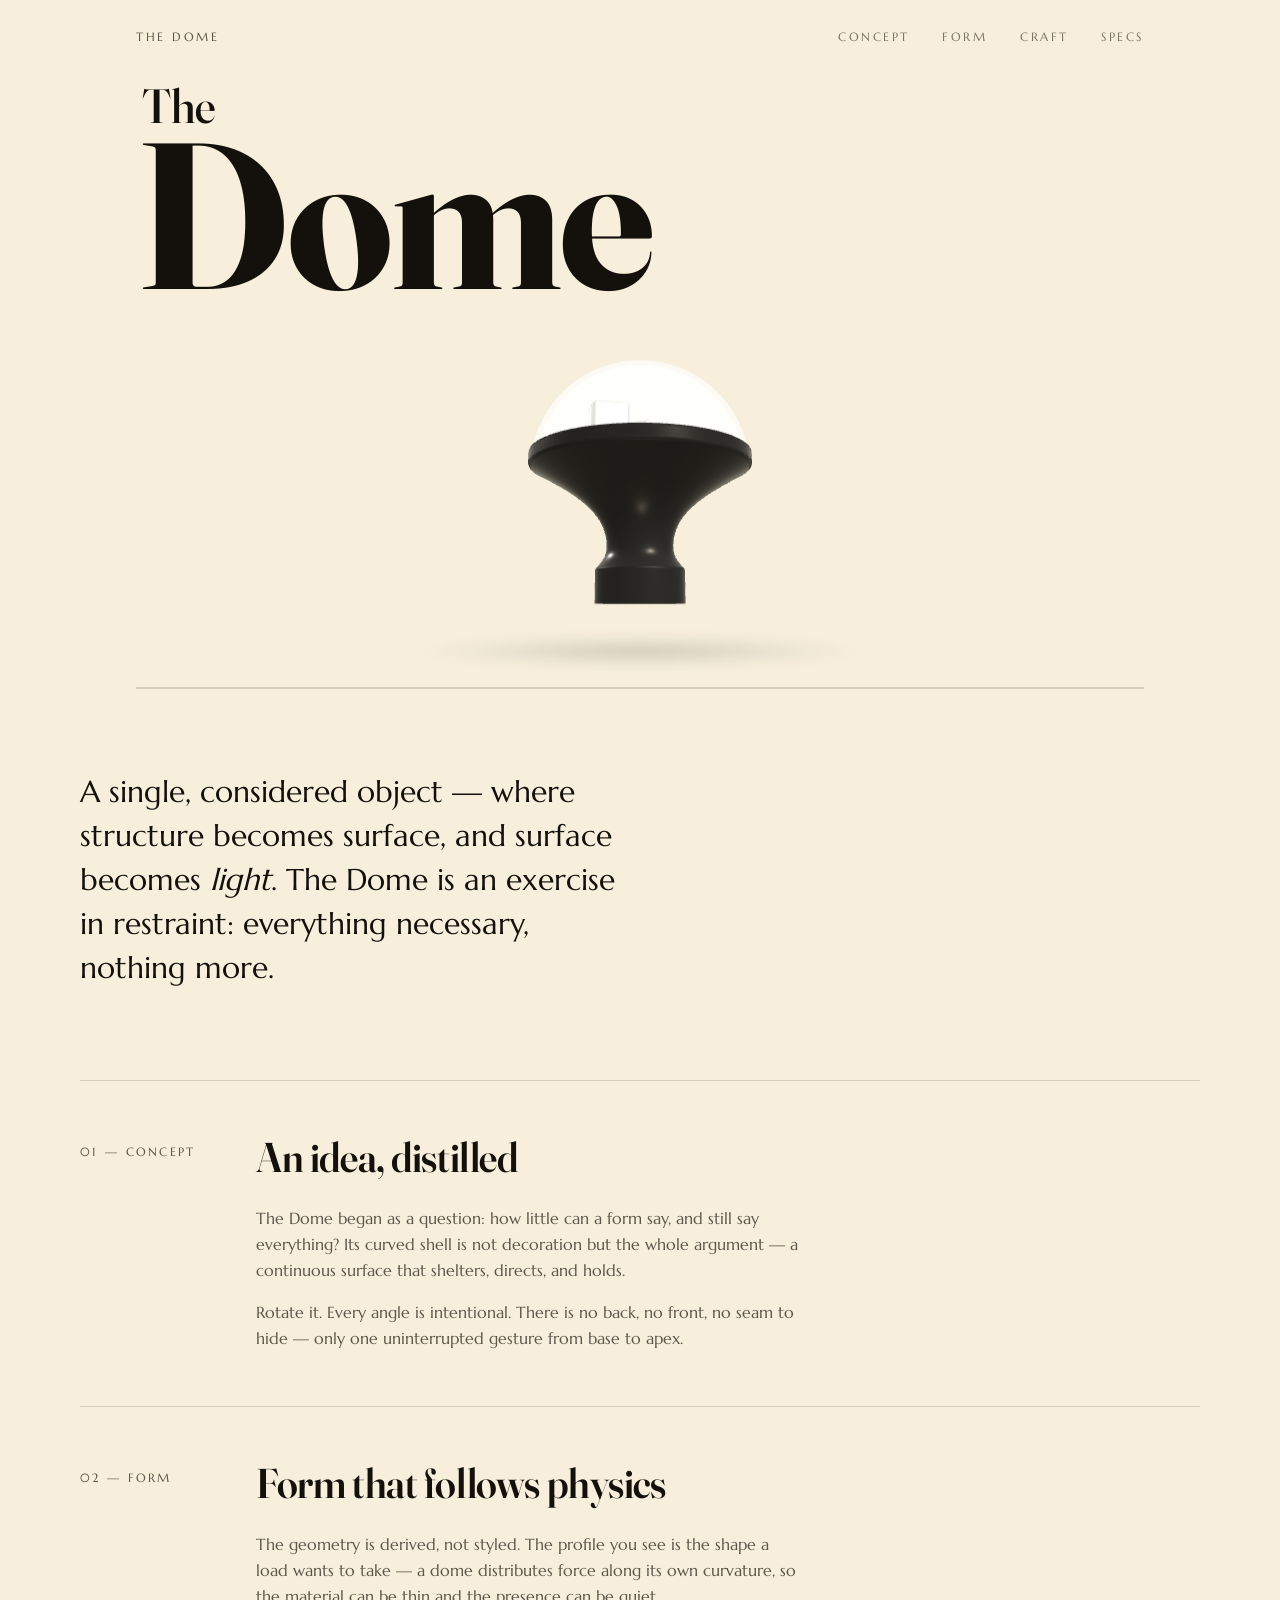
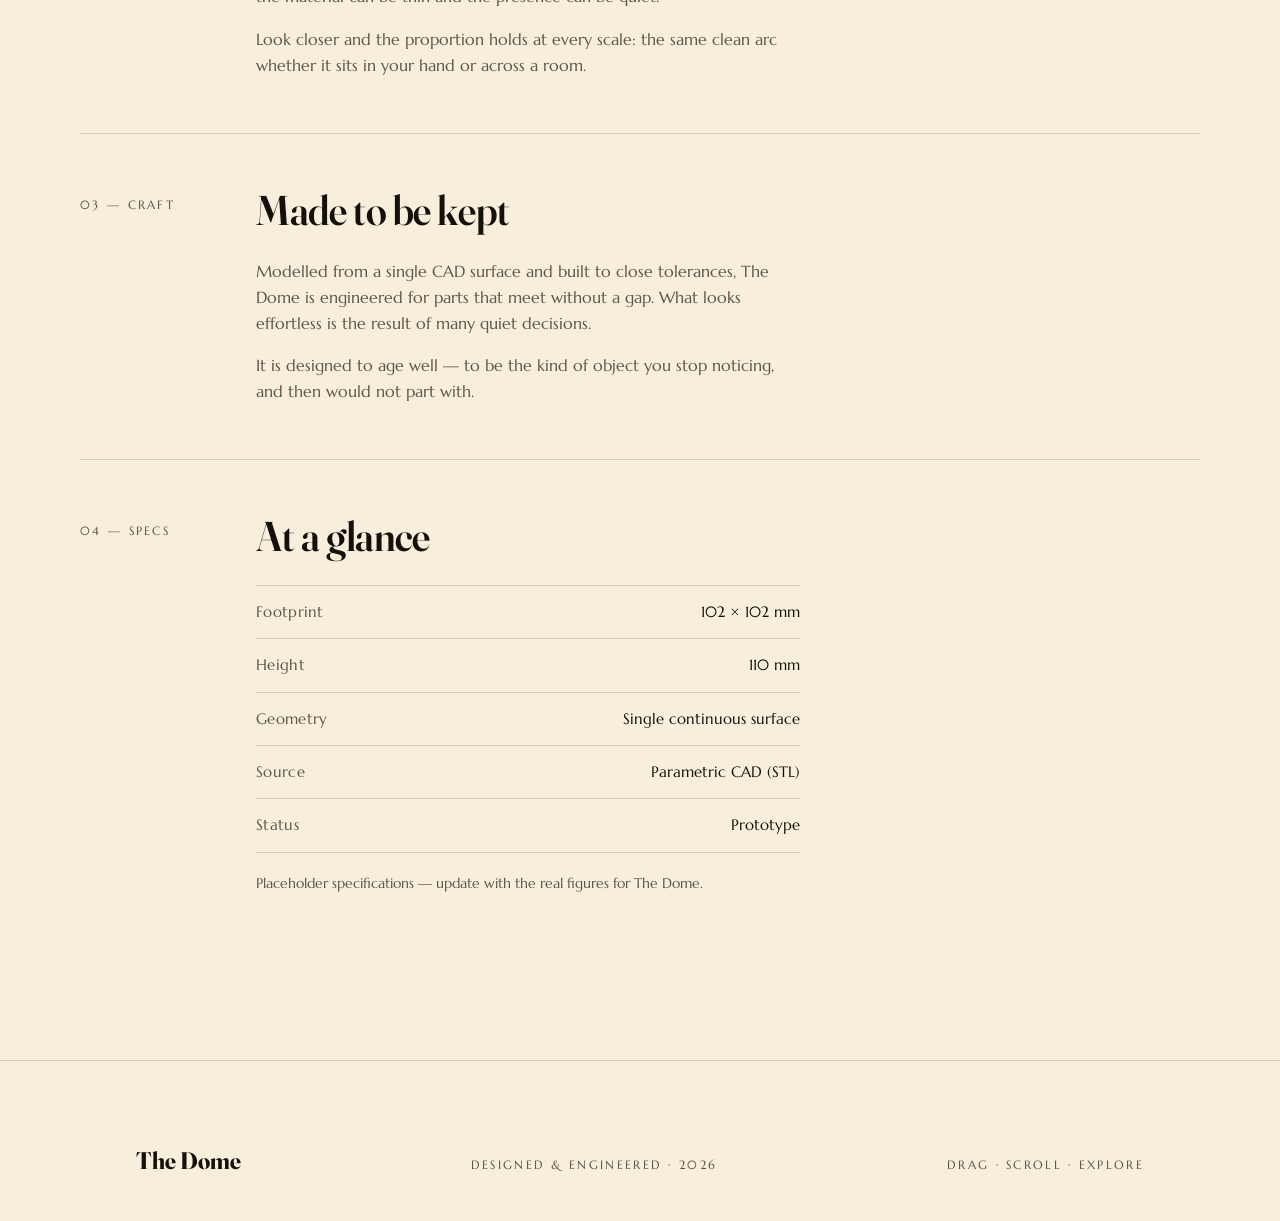
==== index.html @ 31b453ca "Wordmark spacing/font and tighter lede - Set the heading font explicitly on "The" so it matches "Dom" ====
<!DOCTYPE html>
<html lang="en">
<head>
  <meta charset="UTF-8" />
  <meta name="viewport" content="width=device-width, initial-scale=1.0" />
  <title>The Dome</title>
  <meta name="description" content="The Dome — a considered object. Explore the form in 3D: drag to rotate, scroll to zoom." />
  <style>
    /* Fraunces (headings) — variable display serif, opsz pinned to 144. SIL OFL 1.1. */
    @font-face {
      font-family: "Fraunces";
      font-style: normal;
      font-weight: 400 700;
      font-display: swap;
      src: url([data-uri]) format("woff2");
      unicode-range: U+0000-00FF, U+0131, U+0152-0153, U+02BB-02BC, U+02C6, U+02DA, U+02DC, U+0304, U+0308, U+0329, U+2000-206F, U+20AC, U+2122, U+2191, U+2193, U+2212, U+2215, U+FEFF, U+FFFD;
    }
    /* Marcellus (body/paragraphs) — embedded so it renders offline. SIL OFL 1.1. */
    @font-face {
      font-family: "Marcellus";
      font-style: normal;
      font-weight: 400;
      font-display: swap;
      src: url([data-uri]) format("woff2");
      unicode-range: U+0100-02BA, U+02BD-02C5, U+02C7-02CC, U+02CE-02D7, U+02DD-02FF, U+0304, U+0308, U+0329, U+1D00-1DBF, U+1E00-1E9F, U+1EF2-1EFF, U+2020, U+20A0-20AB, U+20AD-20C0, U+2113, U+2C60-2C7F, U+A720-A7FF;
    }
    @font-face {
      font-family: "Marcellus";
      font-style: normal;
      font-weight: 400;
      font-display: swap;
      src: url([data-uri]) format("woff2");
      unicode-range: U+0000-00FF, U+0131, U+0152-0153, U+02BB-02BC, U+02C6, U+02DA, U+02DC, U+0304, U+0308, U+0329, U+2000-206F, U+20AC, U+2122, U+2191, U+2193, U+2212, U+2215, U+FEFF, U+FFFD;
    }

    :root {
      /* Type: headings in Mikela if available, otherwise the embedded Fraunces
         (a high-contrast display serif); body/paragraphs in Marcellus. Mikela
         is a commercial face and is not bundled — if you have it installed or
         add its font file, it wins; everyone else gets Fraunces. */
      --font-head: "Mikela", "Fraunces", "Didot", "Bodoni MT", "Playfair Display", Georgia, serif;
      --font-body: "Marcellus", Georgia, "Times New Roman", serif;
      --paper:   #f7efdc;   /* warm ivory background */
      --paper-2: #f2e8d0;   /* slightly deeper tone for panels */
      --ink:     #14110c;   /* near-black text */
      --ink-soft:#5c554a;   /* muted body copy */
      --line:    rgba(20, 17, 12, 0.14);
      --measure: 34rem;     /* comfortable reading width */
    }

    * { box-sizing: border-box; }

    html { scroll-behavior: smooth; }

    body {
      margin: 0;
      background: var(--paper);
      color: var(--ink);
      font-family: var(--font-body);
      -webkit-font-smoothing: antialiased;
      text-rendering: optimizeLegibility;
      line-height: 1.6;
    }

    /* Headings use the heading face (Mikela — see --font-head). */
    .serif { font-family: var(--font-head); }

    a { color: inherit; }

    /* ---------- Layout scaffolding ---------- */

    .wrap {
      width: min(1120px, 100%);
      margin: 0 auto;
      padding: 0 clamp(20px, 5vw, 56px);
    }

    /* ---------- Top bar ---------- */

    .topbar {
      display: flex;
      align-items: baseline;
      justify-content: space-between;
      padding-top: 28px;
      font-size: 0.72rem;
      letter-spacing: 0.22em;
      text-transform: uppercase;
      color: var(--ink-soft);
    }

    .topbar nav a {
      text-decoration: none;
      margin-left: 26px;
      opacity: 0.8;
      transition: opacity 0.2s ease;
    }
    .topbar nav a:hover { opacity: 1; }
    .topbar nav { display: none; }
    @media (min-width: 720px) { .topbar nav { display: block; } }

    /* ---------- Hero ---------- */

    .hero {
      position: relative;
      min-height: 84vh;
      display: flex;
      flex-direction: column;
    }

    /* Divider pinned to the bottom of the hero, just under the model. */
    .hero-divider {
      flex: 0 0 auto;
      padding-bottom: clamp(6px, 1.5vh, 20px);
    }

    .wordmark {
      position: relative;
      z-index: 3;
      pointer-events: none;
      margin-top: clamp(10px, 4vh, 40px);
    }

    .wordmark .the {
      display: block;
      font-family: var(--font-head);   /* same heading face (Mikela) as Dome */
      font-size: clamp(1.6rem, 4.5vw, 3rem);
      font-weight: 500;
      line-height: 1;
      margin-left: 0.12em;
      margin-bottom: 0.22em;            /* a little more air above "Dome" */
    }

    .wordmark .dome {
      display: block;
      font-size: clamp(4.2rem, 20vw, 13rem);
      font-weight: 700;
      line-height: 0.82;
      letter-spacing: -0.01em;
      margin-top: -0.06em;
    }

    /* The stage holds the 3D canvas; it sits behind the wordmark and the
       tagline so the whole hero reads as one composition. */
    .stage {
      position: relative;
      flex: 1 1 auto;
      min-height: 0;   /* allow the flex item to shrink on short screens */
      z-index: 1;
    }

    .stage-inner {
      position: absolute;
      top: 0;
      bottom: 0;
      left: 50%;
      /* Flex centres the model in the band; the small upward bias offsets the
         shadow hanging below so the model + shadow read as a centred group. */
      transform: translateX(-50%) translateY(-3%);
      width: min(880px, 96vw);
    }

    /* Soft contact shadow grounding the object. */
    .contact-shadow {
      position: absolute;
      left: 50%;
      top: 94%;          /* low in the band; JS re-centres the whole group */
      width: 50%;
      height: 8%;
      transform: translate(-50%, -50%);
      background: radial-gradient(ellipse at center,
                  rgba(20, 17, 12, 0.28) 0%,
                  rgba(20, 17, 12, 0.10) 45%,
                  transparent 72%);
      filter: blur(6px);
      z-index: 0;
      pointer-events: none;
      transition: opacity 0.3s ease;
    }

    #domeScene {
      position: absolute;
      inset: 0;
      pointer-events: none;   /* model is non-interactive; page scrolls freely */
      z-index: 2;
    }

    #domeCanvas {
      position: absolute;
      inset: 0;
      width: 100%;
      height: 100%;
      display: block;
    }

    /* Fallback shown if WebGL/the model is unavailable. */
    .stage-fallback {
      position: absolute;
      inset: 0;
      display: none;
      align-items: center;
      justify-content: center;
      text-align: center;
      padding: 24px;
      color: var(--ink-soft);
      font-size: 0.85rem;
    }
    .stage.no-webgl .stage-fallback { display: flex; }
    .stage.no-webgl #domeScene { display: none; }

    /* ---------- Concept sections ---------- */

    .sections { padding: clamp(8px, 1.5vh, 20px) 0 40px; }

    .lede {
      max-width: var(--measure);
      font-size: clamp(1.25rem, 2.6vw, 1.9rem);
      line-height: 1.45;
      font-weight: 400;
      margin: 0 0 clamp(56px, 10vh, 120px);
      color: var(--ink);
    }
    .lede em { font-style: italic; }

    .rule {
      border: 0;
      border-top: 1px solid var(--line);
      margin: 0;
    }

    /* Same line as the section dividers, a touch thicker; sits between the
       hero (shadow) and the first block of text. */
    .rule.thick {
      border-top-width: 2px;
      margin-bottom: clamp(34px, 6vh, 68px);
    }

    .section {
      display: grid;
      grid-template-columns: 1fr;
      gap: 14px 48px;
      padding: clamp(34px, 6vh, 60px) 0;
    }
    @media (min-width: 760px) {
      .section { grid-template-columns: 8rem 1fr; }
    }

    .section .marker {
      font-size: 0.72rem;
      letter-spacing: 0.2em;
      text-transform: uppercase;
      color: var(--ink-soft);
      padding-top: 0.5rem;
    }

    .section h2 {
      margin: 0 0 0.6em;
      font-family: var(--font-head);
      font-size: clamp(1.6rem, 3.6vw, 2.6rem);
      font-weight: 600;
      line-height: 1.1;
      letter-spacing: -0.01em;
    }

    .section p {
      margin: 0 0 1em;
      max-width: var(--measure);
      color: var(--ink-soft);
      font-size: 1.02rem;
    }
    .section p:last-child { margin-bottom: 0; }

    /* Spec list */
    .specs {
      list-style: none;
      padding: 0;
      margin: 0;
      max-width: var(--measure);
    }
    .specs li {
      display: flex;
      justify-content: space-between;
      gap: 24px;
      padding: 14px 0;
      border-top: 1px solid var(--line);
      font-size: 0.95rem;
    }
    .specs li:last-child { border-bottom: 1px solid var(--line); }
    .specs .k { color: var(--ink-soft); letter-spacing: 0.02em; }
    .specs .v { text-align: right; }

    /* ---------- Footer ---------- */

    footer {
      padding: clamp(48px, 9vh, 100px) 0 40px;
      border-top: 1px solid var(--line);
      margin-top: clamp(40px, 8vh, 90px);
    }
    .foot-grid {
      display: flex;
      flex-wrap: wrap;
      align-items: baseline;
      justify-content: space-between;
      gap: 18px;
    }
    .foot-grid .mark {
      font-size: 1.5rem;
      font-weight: 700;
    }
    .foot-grid .meta {
      font-size: 0.72rem;
      letter-spacing: 0.2em;
      text-transform: uppercase;
      color: var(--ink-soft);
    }

    @media (prefers-reduced-motion: reduce) {
      html { scroll-behavior: auto; }
    }
  </style>
</head>
<body>

  <!-- ===================== HERO ===================== -->
  <header class="hero">
    <div class="wrap" style="position:relative; z-index:3;">
      <div class="topbar">
        <span>The Dome</span>
        <nav>
          <a href="#concept">Concept</a>
          <a href="#form">Form</a>
          <a href="#craft">Craft</a>
          <a href="#specs">Specs</a>
        </nav>
      </div>

      <div class="wordmark serif" aria-label="The Dome">
        <span class="the">The</span>
        <span class="dome">Dome</span>
      </div>
    </div>

    <!-- 3D stage: a flex-growing band between the wordmark and the divider,
         with the model centred inside it. -->
    <div class="stage" id="stage" aria-hidden="false">
      <div class="stage-inner">
        <div class="contact-shadow" id="contactShadow"></div>
        <div id="domeScene">
          <canvas id="domeCanvas"></canvas>
        </div>
      </div>
      <div class="stage-fallback">
        <p>This object is best viewed in a browser with WebGL enabled.<br />
           Interactive 3D model unavailable.</p>
      </div>
    </div>

    <div class="wrap hero-divider">
      <hr class="rule thick" />
    </div>

  </header>

  <!-- ===================== CONCEPT ===================== -->
  <main class="wrap sections">

    <!-- NOTE: The copy below is placeholder text. Replace it with the real
         story of The Dome — what it is, who it's for, and why it matters. -->
    <p class="lede">
      A single, considered object — where structure becomes surface, and
      surface becomes <em>light</em>. The Dome is an exercise in restraint:
      everything necessary, nothing more.
    </p>

    <hr class="rule" />

    <section class="section" id="concept">
      <div class="marker">01 — Concept</div>
      <div>
        <h2>An idea, distilled</h2>
        <p>
          The Dome began as a question: how little can a form say, and still
          say everything? Its curved shell is not decoration but the whole
          argument — a continuous surface that shelters, directs, and holds.
        </p>
        <p>
          Rotate it. Every angle is intentional. There is no back, no front,
          no seam to hide — only one uninterrupted gesture from base to apex.
        </p>
      </div>
    </section>

    <hr class="rule" />

    <section class="section" id="form">
      <div class="marker">02 — Form</div>
      <div>
        <h2>Form that follows physics</h2>
        <p>
          The geometry is derived, not styled. The profile you see is the
          shape a load wants to take — a dome distributes force along its own
          curvature, so the material can be thin and the presence can be quiet.
        </p>
        <p>
          Look closer and the proportion holds at every scale: the same clean
          arc whether it sits in your hand or across a room.
        </p>
      </div>
    </section>

    <hr class="rule" />

    <section class="section" id="craft">
      <div class="marker">03 — Craft</div>
      <div>
        <h2>Made to be kept</h2>
        <p>
          Modelled from a single CAD surface and built to close tolerances,
          The Dome is engineered for parts that meet without a gap. What looks
          effortless is the result of many quiet decisions.
        </p>
        <p>
          It is designed to age well — to be the kind of object you stop
          noticing, and then would not part with.
        </p>
      </div>
    </section>

    <hr class="rule" />

    <section class="section" id="specs">
      <div class="marker">04 — Specs</div>
      <div>
        <h2>At a glance</h2>
        <ul class="specs">
          <li><span class="k">Footprint</span><span class="v">102 × 102 mm</span></li>
          <li><span class="k">Height</span><span class="v">110 mm</span></li>
          <li><span class="k">Geometry</span><span class="v">Single continuous surface</span></li>
          <li><span class="k">Source</span><span class="v">Parametric CAD (STL)</span></li>
          <li><span class="k">Status</span><span class="v">Prototype</span></li>
        </ul>
        <p style="margin-top:20px; font-size:0.85rem;">
          Placeholder specifications — update with the real figures for The Dome.
        </p>
      </div>
    </section>

  </main>

  <!-- ===================== FOOTER ===================== -->
  <footer>
    <div class="wrap foot-grid">
      <span class="mark serif">The Dome</span>
      <span class="meta">Designed &amp; engineered · 2026</span>
      <span class="meta">Drag · Scroll · Explore</span>
    </div>
  </footer>

  <!-- Vendored Three.js (r128 UMD) + OBJ loader so the Fusion model renders
       with its per-part materials and no network access. -->
  <script src="vendor/three.min.js"></script>
  <script src="vendor/OBJLoader.js"></script>
  <!-- The Dome model (Fusion OBJ) embedded as base64 so it loads from file://. -->
  <script src="models/dome-obj-data.js"></script>

  <script>
    (function () {
      "use strict";

      var DEG = Math.PI / 180;
      // Zoom limits are derived from the model + camera so the object can never
      // be zoomed past the frame borders; recomputed on load and on resize.
      var MIN_ZOOM = 0.45;
      var MAX_ZOOM = 1.6;
      var BORDER_MARGIN = 0.84;  // model size vs frame; leaves room in the band
      var modelEffRadius = 1;    // worst-case projected radius (world units at zoom 1)

      var stageEl   = document.getElementById("stage");
      var sceneEl   = document.getElementById("domeScene");
      var canvasEl  = document.getElementById("domeCanvas");
      var shadowEl  = document.getElementById("contactShadow");

      // View state.
      var rotX = -12;   // gentle downward tilt for a 3/4 read
      var rotY = -28;
      var scrollTilt = 0;   // extra tilt driven by page scroll (0 → 90°)
      var zoom = 1.05;
      var modelBaseScale = 1;

      // Idle auto-spin: slowly turns the object until the user interacts,
      // then eases back after they let go.
      var autoSpin = true;   // ambient rotation; the model is non-interactive

      var three = null; // { renderer, scene, camera, group, mesh }

      function hasWebGL() {
        try {
          var c = document.createElement("canvas");
          return !!(window.WebGLRenderingContext &&
            (c.getContext("webgl") || c.getContext("experimental-webgl")));
        } catch (e) { return false; }
      }

      function sceneSize() {
        return {
          w: sceneEl.clientWidth || 400,
          h: sceneEl.clientHeight || 400
        };
      }

      function initThree() {
        if (three) return three;
        var s = sceneSize();

        var renderer = new THREE.WebGLRenderer({
          canvas: canvasEl, antialias: true, alpha: true
        });
        renderer.setPixelRatio(Math.min(window.devicePixelRatio || 1, 2));
        renderer.setSize(s.w, s.h, false);

        var scene = new THREE.Scene();
        var camera = new THREE.PerspectiveCamera(38, s.w / s.h, 0.1, 100);
        camera.position.set(0, 0, 5);

        // Warm studio lighting tuned for a dark object on ivory.
        scene.add(new THREE.HemisphereLight(0xfff7e8, 0x8c7a5c, 0.85));
        var key = new THREE.DirectionalLight(0xfff4e0, 1.05);
        key.position.set(3, 4, 3);
        scene.add(key);
        var rim = new THREE.DirectionalLight(0xffffff, 0.55);
        rim.position.set(-4, 2, -3);
        scene.add(rim);
        var fill = new THREE.DirectionalLight(0xffe9cc, 0.25);
        fill.position.set(0, -3, 2);
        scene.add(fill);

        // A soft studio environment so metal (steel) and clear (polycarbonate)
        // parts have something to reflect on the ivory backdrop.
        try {
          var ec = document.createElement("canvas");
          ec.width = 64; ec.height = 32;
          var eg = ec.getContext("2d");
          var grd = eg.createLinearGradient(0, 0, 0, 32);
          grd.addColorStop(0.0, "#ffffff");
          grd.addColorStop(0.5, "#f3ebd7");
          grd.addColorStop(1.0, "#b3a889");
          eg.fillStyle = grd; eg.fillRect(0, 0, 64, 32);
          var etex = new THREE.CanvasTexture(ec);
          etex.mapping = THREE.EquirectangularReflectionMapping;
          var pmrem = new THREE.PMREMGenerator(renderer);
          scene.environment = pmrem.fromEquirectangular(etex).texture;
          etex.dispose(); pmrem.dispose();
        } catch (e) { if (window.console) console.error(e); }

        var group = new THREE.Group();
        scene.add(group);

        three = { renderer: renderer, scene: scene, camera: camera,
                  group: group, model: null };
        return three;
      }

      function applyTransform() {
        if (!three) return;
        three.group.rotation.x = (rotX + scrollTilt) * DEG;
        three.group.rotation.y = rotY * DEG;
        var sc = modelBaseScale * zoom;
        three.group.scale.set(sc, sc, sc);
      }

      function renderThree() {
        if (three) three.renderer.render(three.scene, three.camera);
      }

      function resizeThree() {
        if (!three) return;
        var s = sceneSize();
        three.renderer.setSize(s.w, s.h, false);
        three.camera.aspect = s.w / s.h;
        three.camera.updateProjectionMatrix();
        computeZoomLimits();
        applyTransform();
        renderThree();
      }

      // The largest zoom that still keeps the whole model inside the frame for
      // the current viewport aspect. Uses the model's worst-case projected
      // radius, so the bound holds at every rotation the user can reach.
      function computeZoomLimits() {
        if (!three) return;
        var dist = three.camera.position.length();
        var halfH = dist * Math.tan((three.camera.fov * DEG) / 2);
        var halfW = halfH * three.camera.aspect;
        var fit = Math.min(halfH, halfW);
        MAX_ZOOM = (fit * BORDER_MARGIN) / modelEffRadius;
        MIN_ZOOM = MAX_ZOOM * 0.4;
        zoom = Math.max(MIN_ZOOM, Math.min(MAX_ZOOM, zoom));
        updateShadow();
      }

      // Continuous render loop (needed for the idle auto-spin and for smooth
      // interaction). Cheap: one static mesh, no shadows.
      function loop() {
        if (autoSpin) { rotY += 0.18; }
        applyTransform();
        renderThree();
        requestAnimationFrame(loop);
      }

      // Per-part appearance, keyed by the Fusion material names in the OBJ.
      // Base colours come from the exported .mtl (Kd); finishes are chosen to
      // match the named Fusion appearances (satin steel, semigloss bamboo,
      // clear polycarbonate, matte MDF).
      var OBJ_MATERIALS = {
        "Steel_-_Satin":           { color: 0xa0a0a0, roughness: 0.40, metalness: 0.90 },
        "Bamboo_Dark_-_Semigloss": { color: 0x0d0d0d, roughness: 0.35, metalness: 0.00 },
        "Polycarbonate_(Clear)":   { color: 0xf3f4f1, roughness: 0.10, metalness: 0.00,
                                     transparent: true, opacity: 0.42 },
        "MDF_Board":               { color: 0x111111, roughness: 0.78, metalness: 0.00 }
      };

      function applyObjMaterials(obj) {
        obj.traverse(function (child) {
          if (!child.isMesh) return;
          var name = (child.material && child.material.name) || "";
          var spec = OBJ_MATERIALS[name] ||
                     { color: 0x9a9a9a, roughness: 0.6, metalness: 0.0 };
          var m = new THREE.MeshStandardMaterial({
            color: spec.color, roughness: spec.roughness,
            metalness: spec.metalness, envMapIntensity: 1.0
          });
          if (spec.transparent) {
            m.transparent = true; m.opacity = spec.opacity;
            m.depthWrite = false; m.side = THREE.DoubleSide;
          }
          child.material = m;
          if (child.geometry && !child.geometry.attributes.normal) {
            child.geometry.computeVertexNormals();
          }
        });
      }

      function loadOBJ(objText) {
        var t = initThree();
        var obj = new THREE.OBJLoader().parse(objText);
        applyObjMaterials(obj);

        // Orient (CAD Z-up -> Three.js Y-up) and centre on the model's middle.
        obj.rotation.x = -Math.PI / 2;
        obj.updateMatrixWorld(true);
        var box = new THREE.Box3().setFromObject(obj);
        var center = box.getCenter(new THREE.Vector3());
        var size = box.getSize(new THREE.Vector3());
        obj.position.set(-center.x, -center.y, -center.z);

        var radius = 0.5 * size.length() || 1;
        modelBaseScale = radius > 0 ? (1.35 / radius) : 1;

        // Worst-case projected radius (half-diagonal of the two largest dims)
        // drives the zoom clamp so the model never crosses the frame borders.
        var dims = [size.x, size.y, size.z].sort(function (a, b) { return b - a; });
        modelEffRadius =
          0.5 * Math.sqrt(dims[0] * dims[0] + dims[1] * dims[1]) * modelBaseScale;

        if (t.model) t.group.remove(t.model);
        t.model = obj;
        t.group.add(obj);

        computeZoomLimits();
        zoom = MAX_ZOOM;   // biggest at the top of the page
        resizeThree();
        scrollZoom();      // sync size to the current scroll position
        applyTransform();
        renderThree();
        // The wordmark's height depends on the web font, which changes the
        // stage band; refit the canvas once fonts have loaded.
        if (document.fonts && document.fonts.ready) {
          document.fonts.ready.then(function () { resizeThree(); scrollZoom(); });
        }
      }

      function loadModel() {
        if (typeof THREE === "undefined" || !THREE.OBJLoader || !hasWebGL()) {
          stageEl.classList.add("no-webgl");
          return;
        }
        try {
          if (typeof window.__DOME_OBJ_B64 === "string") {
            loadOBJ(atob(window.__DOME_OBJ_B64));   // OBJ is ASCII text
            requestAnimationFrame(loop);
            return;
          }
        } catch (err) {
          if (window.console) console.error(err);
        }
        // Fallback: fetch the .obj (works when served over HTTP).
        fetch("models/dome.obj")
          .then(function (r) {
            if (!r.ok) throw new Error("HTTP " + r.status);
            return r.text();
          })
          .then(function (txt) { loadOBJ(txt); requestAnimationFrame(loop); })
          .catch(function (err) {
            if (window.console) console.error(err);
            stageEl.classList.add("no-webgl");
          });
      }

      // ---------- The model is non-interactive; page scroll drives it ----------

      // Page scroll drives the model + shadow size: biggest at the top of the
      // page, shrinking to the minimum as you scroll down through the hero.
      var heroEl = document.querySelector(".hero");
      function scrollZoom() {
        var range = (heroEl ? heroEl.offsetHeight : window.innerHeight) * 0.85;
        var t = range > 0
          ? Math.min(1, Math.max(0, window.pageYOffset / range)) : 0;
        zoom = MAX_ZOOM - (MAX_ZOOM - MIN_ZOOM) * t;
        // Gradually tilt the model up to 90°, completing earlier than the
        // shrink so the full tilt is visible before the model scrolls away.
        scrollTilt = 90 * Math.min(1, t / 0.6);
        applyTransform();
        updateShadow();
        renderThree();
      }

      // Keep the contact shadow locked to the model as it zooms. The object's
      // apparent size — and how far its base sits below the centre — both scale
      // with zoom, so the shadow scales AND drops/rises by zoom / its reference.
      // The shadow keeps a fixed vertical position (set in CSS) and only
      // changes size: full size when the model is at its biggest (max zoom),
      // shrinking as the model is zoomed out.
      function updateShadow() {
        if (!shadowEl) return;
        var s = MAX_ZOOM > 0 ? (zoom / MAX_ZOOM) : 1;
        shadowEl.style.transform = "translate(-50%, -50%) scale(" + s + ")";
        shadowEl.style.opacity =
          String(Math.max(0.25, Math.min(0.6, 0.32 + s * 0.28)));
      }

      window.addEventListener("resize", function () {
        resizeThree(); scrollZoom();
      });
      window.addEventListener("scroll", scrollZoom, { passive: true });

      loadModel();
    })();
  </script>
</body>
</html>
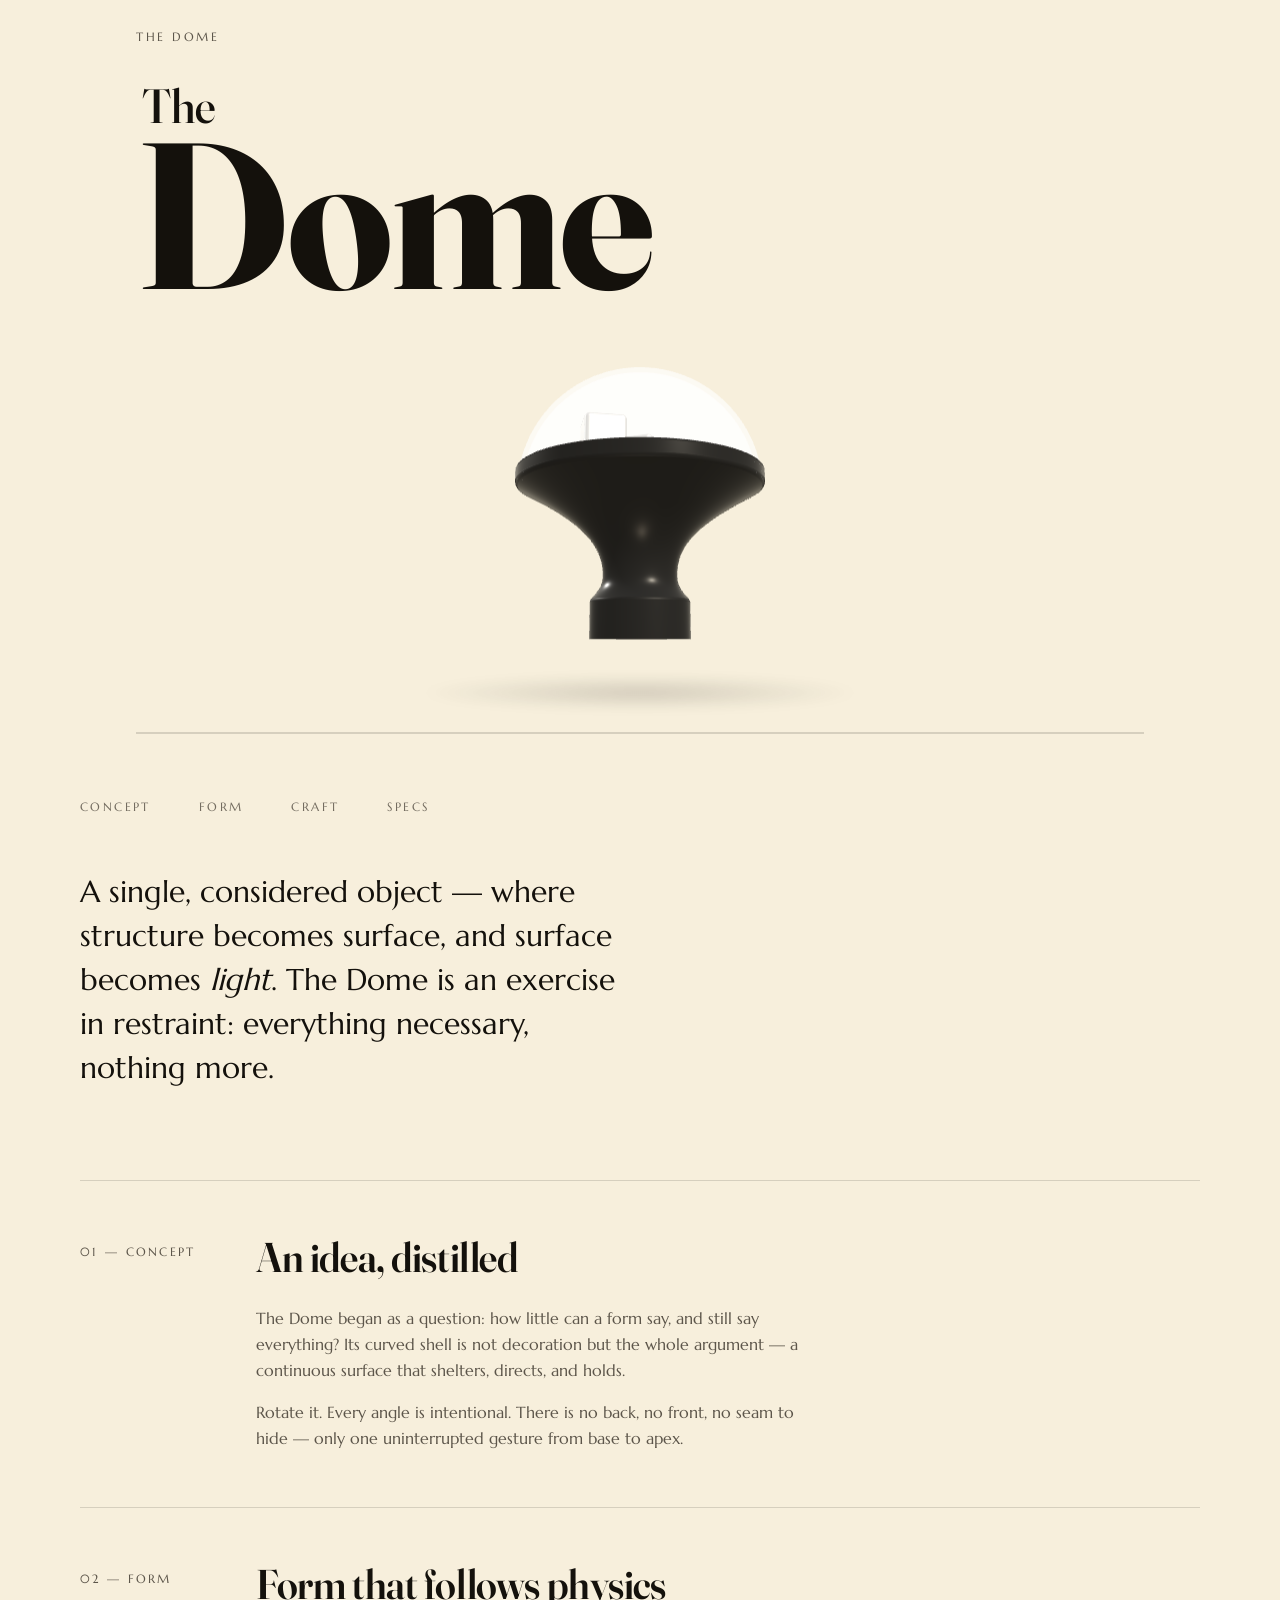
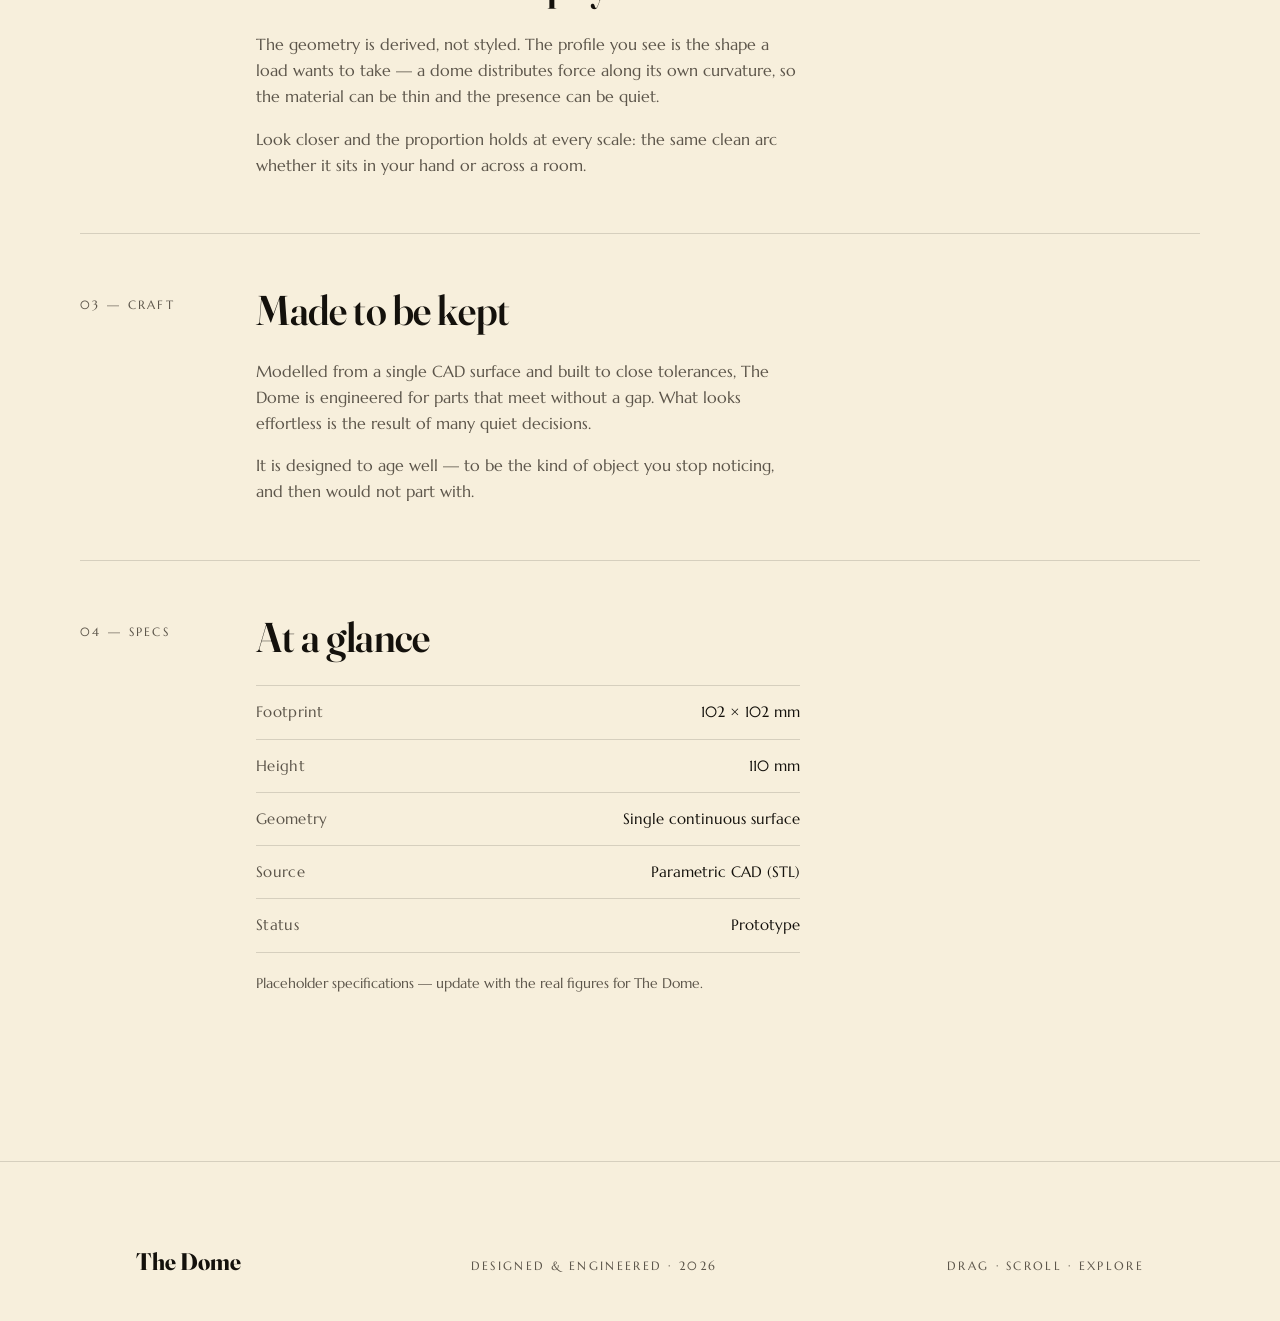
==== commit b585022a: "Move section nav below the divider under the model Remove the Concept/Form/Craft/Specs links from th" ====
--- a/index.html
+++ b/index.html
@@ -88,15 +88,23 @@
       color: var(--ink-soft);
     }
 
-    .topbar nav a {
+    /* Section links, sitting just below the divider under the model. */
+    .section-nav {
+      display: flex;
+      flex-wrap: wrap;
+      gap: clamp(20px, 4vw, 48px);
+      padding: clamp(16px, 3vh, 32px) 0 clamp(30px, 6vh, 60px);
+      font-size: 0.75rem;
+      letter-spacing: 0.2em;
+      text-transform: uppercase;
+      color: var(--ink-soft);
+    }
+    .section-nav a {
       text-decoration: none;
-      margin-left: 26px;
-      opacity: 0.8;
+      opacity: 0.85;
       transition: opacity 0.2s ease;
     }
-    .topbar nav a:hover { opacity: 1; }
-    .topbar nav { display: none; }
-    @media (min-width: 720px) { .topbar nav { display: block; } }
+    .section-nav a:hover { opacity: 1; }
 
     /* ---------- Hero ---------- */
 
@@ -231,7 +239,7 @@
        hero (shadow) and the first block of text. */
     .rule.thick {
       border-top-width: 2px;
-      margin-bottom: clamp(34px, 6vh, 68px);
+      margin-bottom: clamp(4px, 1vh, 12px);
     }
 
     .section {
@@ -325,12 +333,6 @@
     <div class="wrap" style="position:relative; z-index:3;">
       <div class="topbar">
         <span>The Dome</span>
-        <nav>
-          <a href="#concept">Concept</a>
-          <a href="#form">Form</a>
-          <a href="#craft">Craft</a>
-          <a href="#specs">Specs</a>
-        </nav>
       </div>
 
       <div class="wordmark serif" aria-label="The Dome">
@@ -362,6 +364,13 @@
 
   <!-- ===================== CONCEPT ===================== -->
   <main class="wrap sections">
+
+    <nav class="section-nav" aria-label="Sections">
+      <a href="#concept">Concept</a>
+      <a href="#form">Form</a>
+      <a href="#craft">Craft</a>
+      <a href="#specs">Specs</a>
+    </nav>
 
     <!-- NOTE: The copy below is placeholder text. Replace it with the real
          story of The Dome — what it is, who it's for, and why it matters. -->
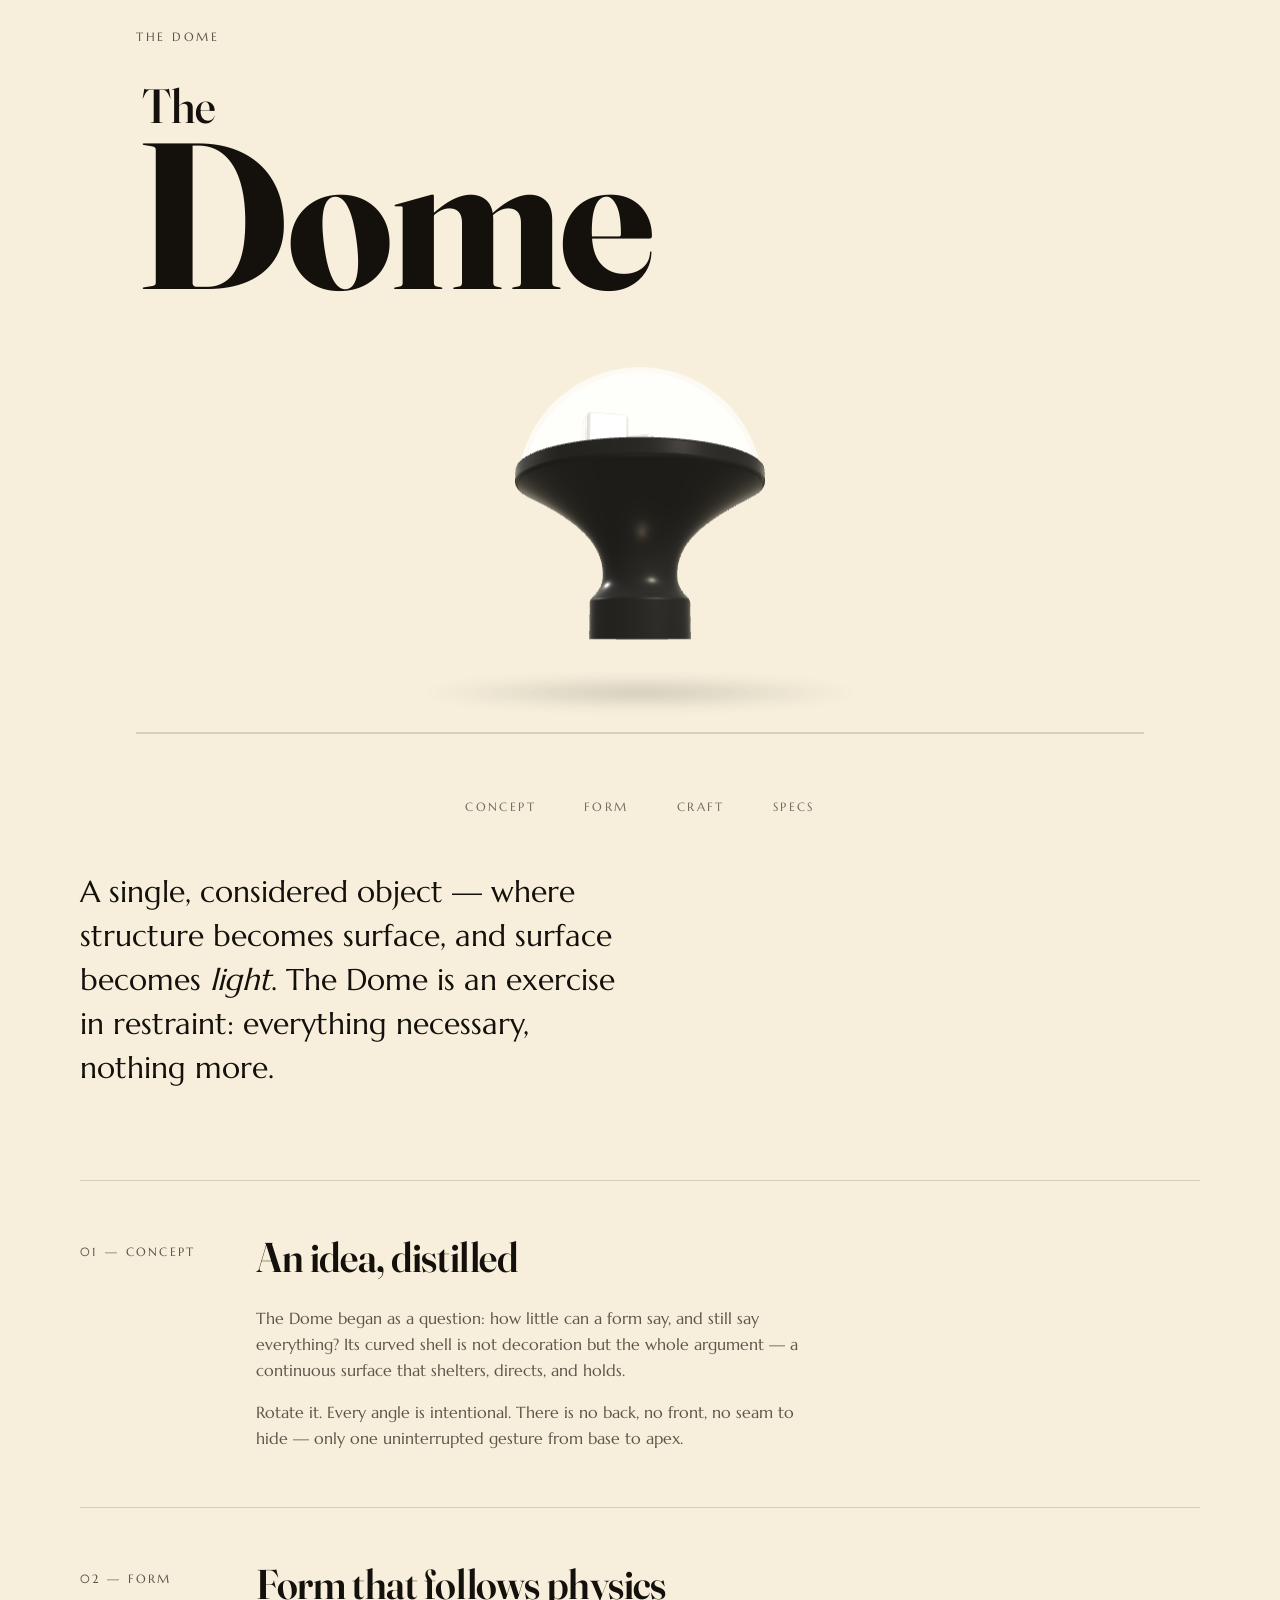
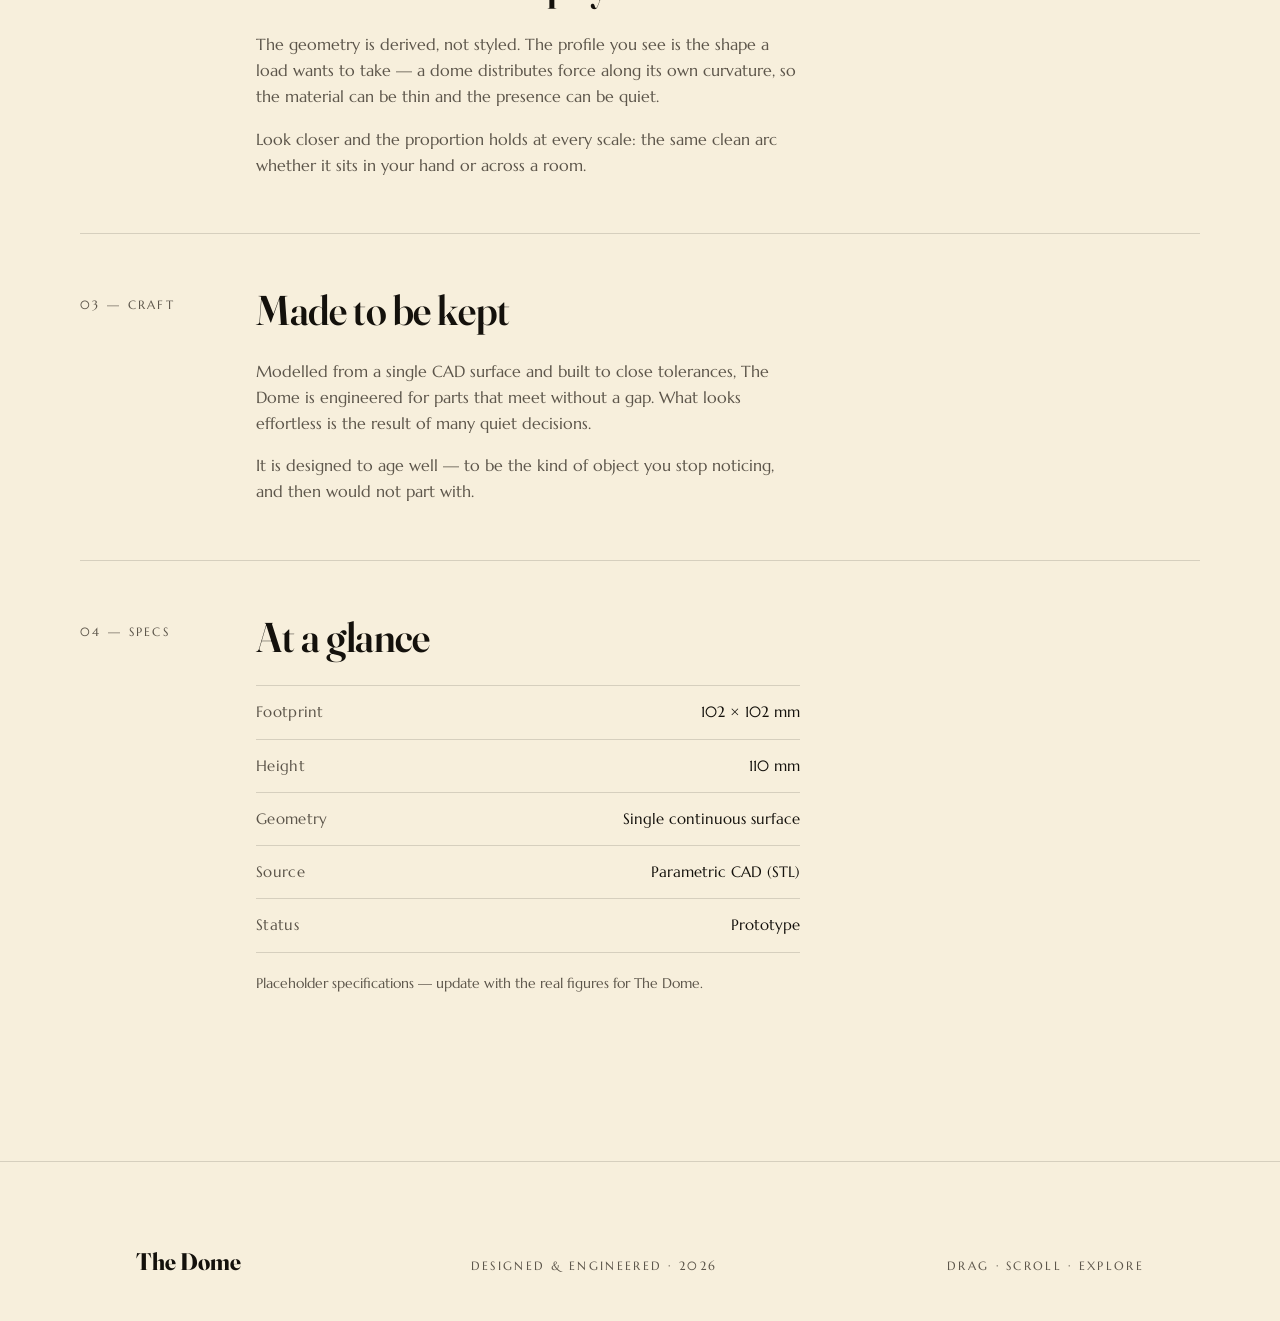
==== commit 34e7b570: "Center the section nav and grow links on hover Center the Concept/Form/Craft/Specs row and add a sub" ====
--- a/index.html
+++ b/index.html
@@ -92,6 +92,7 @@
     .section-nav {
       display: flex;
       flex-wrap: wrap;
+      justify-content: center;
       gap: clamp(20px, 4vw, 48px);
       padding: clamp(16px, 3vh, 32px) 0 clamp(30px, 6vh, 60px);
       font-size: 0.75rem;
@@ -102,9 +103,11 @@
     .section-nav a {
       text-decoration: none;
       opacity: 0.85;
-      transition: opacity 0.2s ease;
-    }
-    .section-nav a:hover { opacity: 1; }
+      display: inline-block;
+      transform-origin: center;
+      transition: opacity 0.2s ease, transform 0.2s ease;
+    }
+    .section-nav a:hover { opacity: 1; transform: scale(1.15); }
 
     /* ---------- Hero ---------- */
 
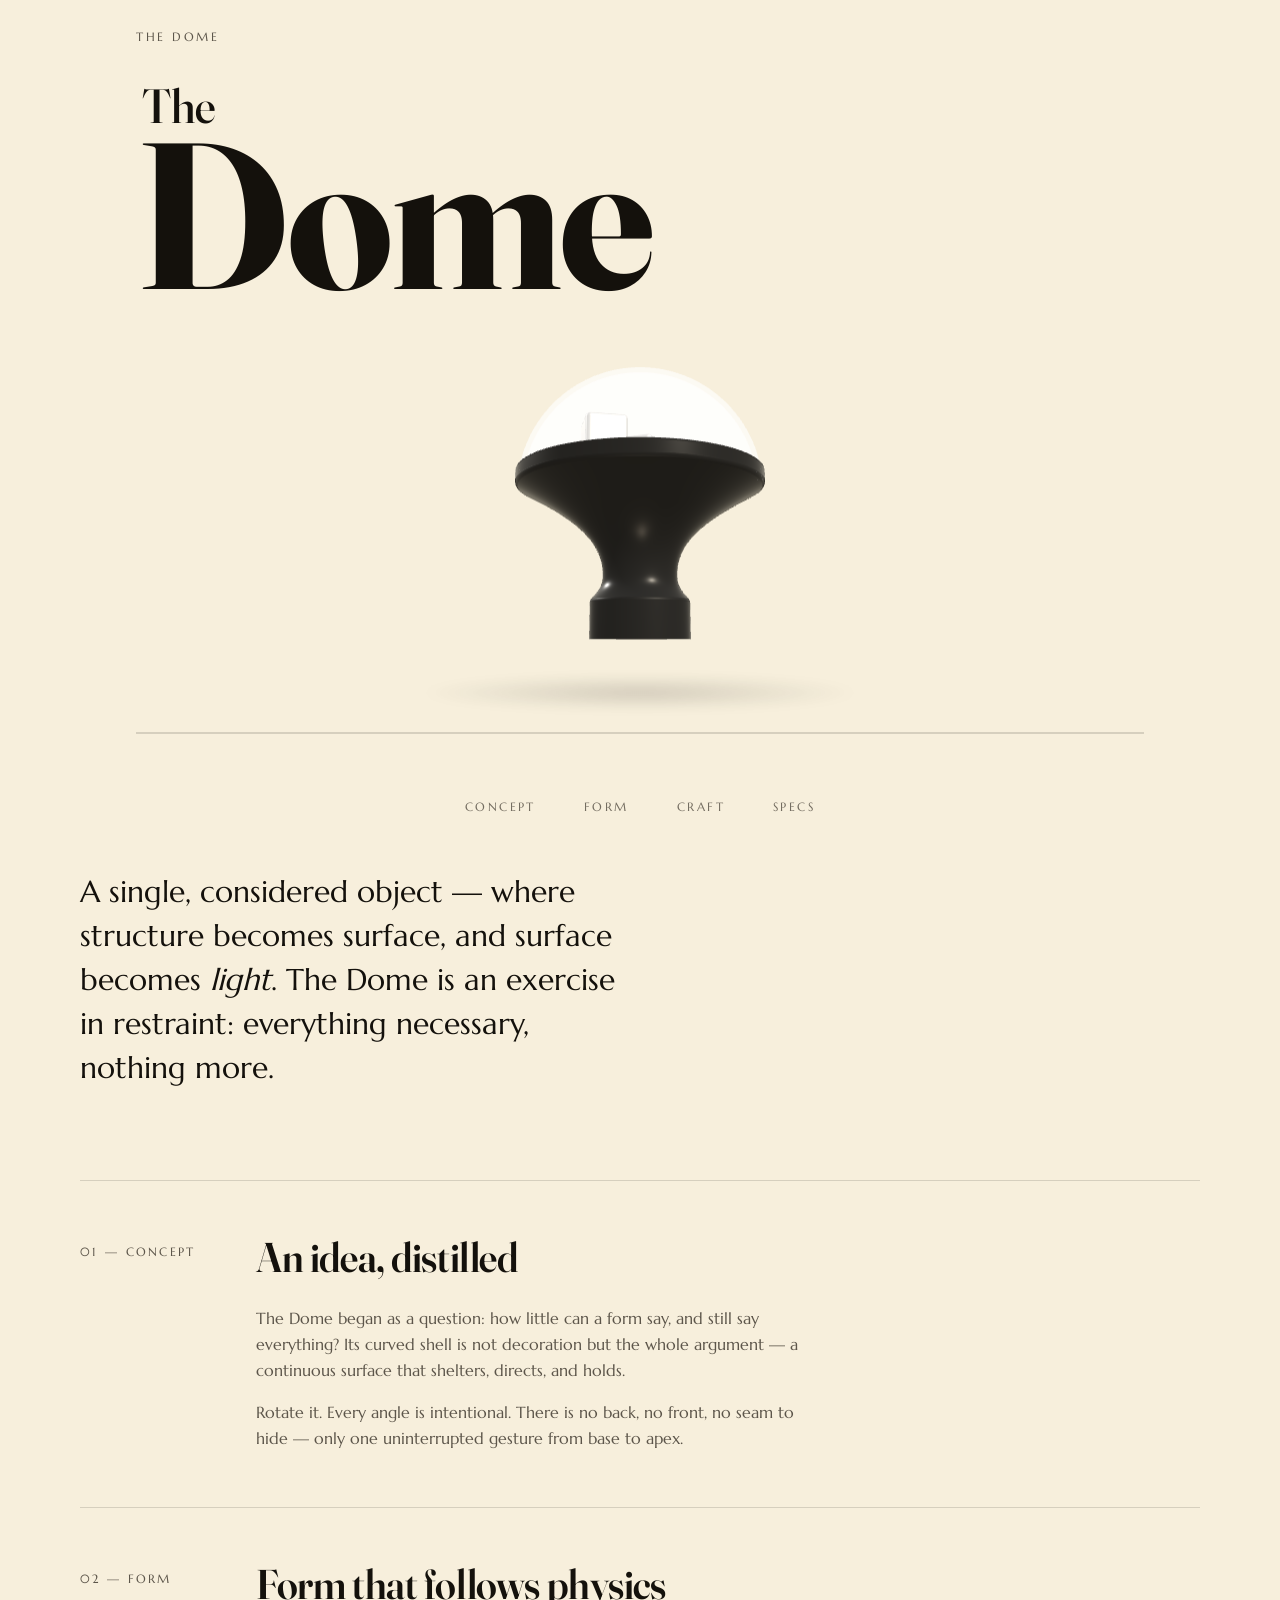
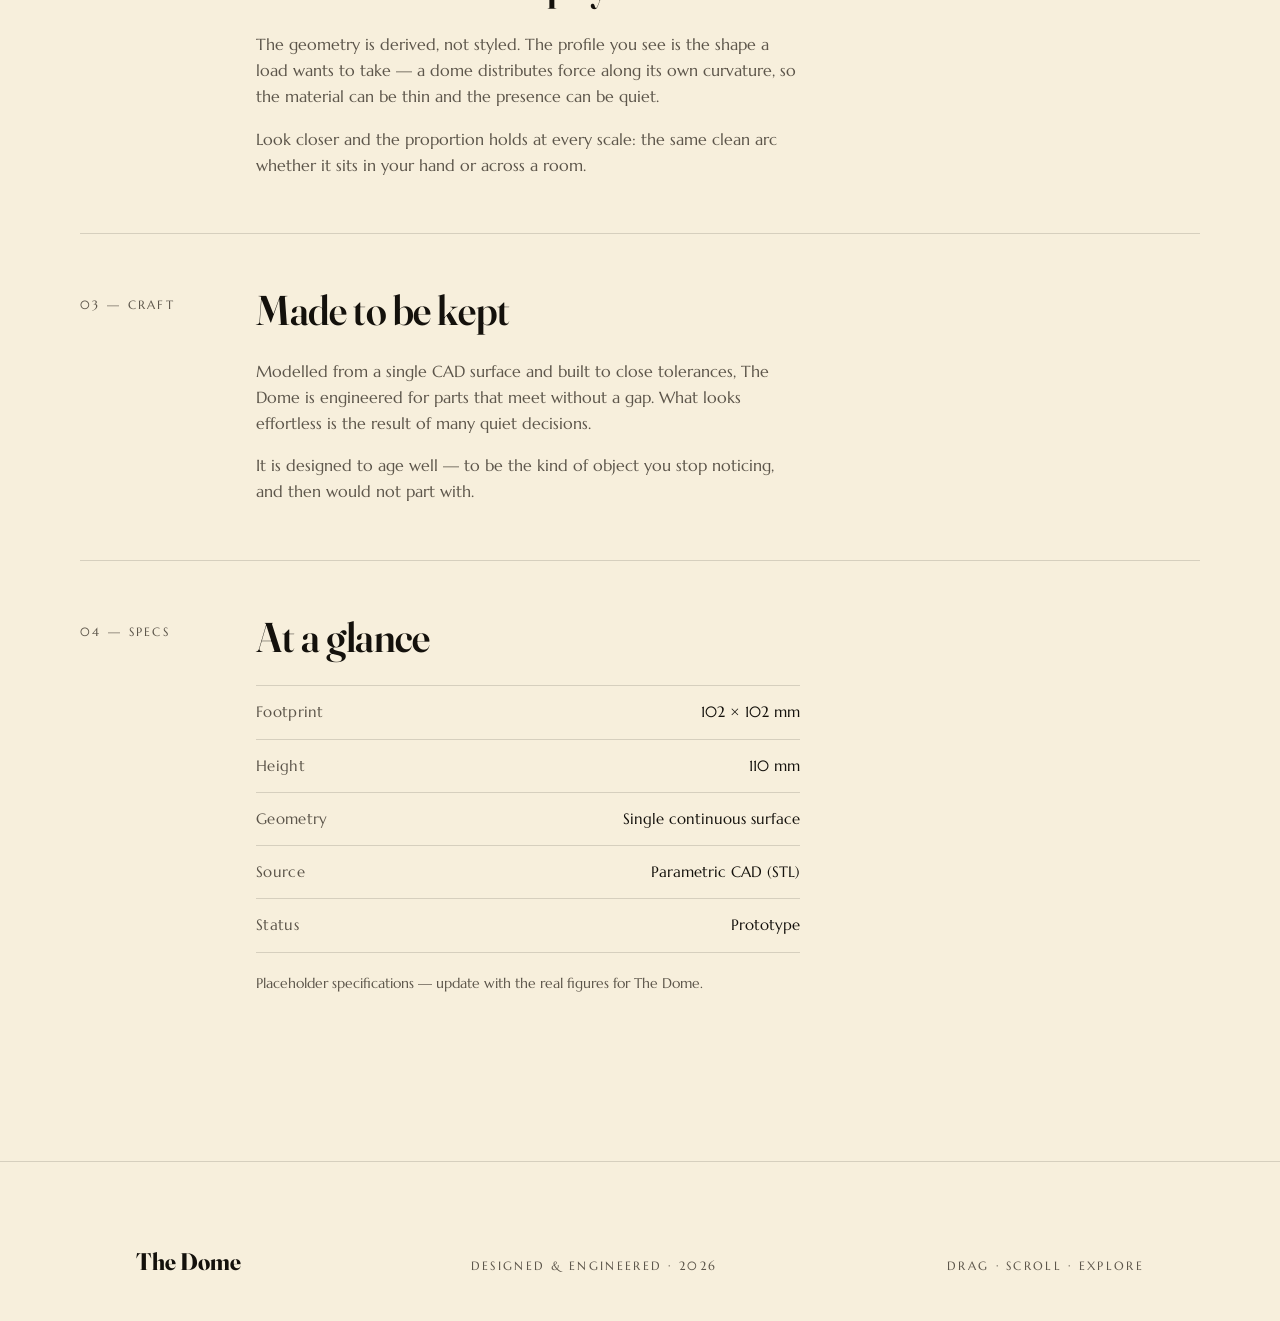
==== commit 54b7a683: "Smooth out the nav hover Reduce the hover scale (1.07x) and use a gentle ease-out cubic-bezier over " ====
--- a/index.html
+++ b/index.html
@@ -105,9 +105,11 @@
       opacity: 0.85;
       display: inline-block;
       transform-origin: center;
-      transition: opacity 0.2s ease, transform 0.2s ease;
-    }
-    .section-nav a:hover { opacity: 1; transform: scale(1.15); }
+      will-change: transform;
+      transition: opacity 0.35s ease,
+                  transform 0.45s cubic-bezier(0.22, 1, 0.36, 1);
+    }
+    .section-nav a:hover { opacity: 1; transform: scale(1.07); }
 
     /* ---------- Hero ---------- */
 
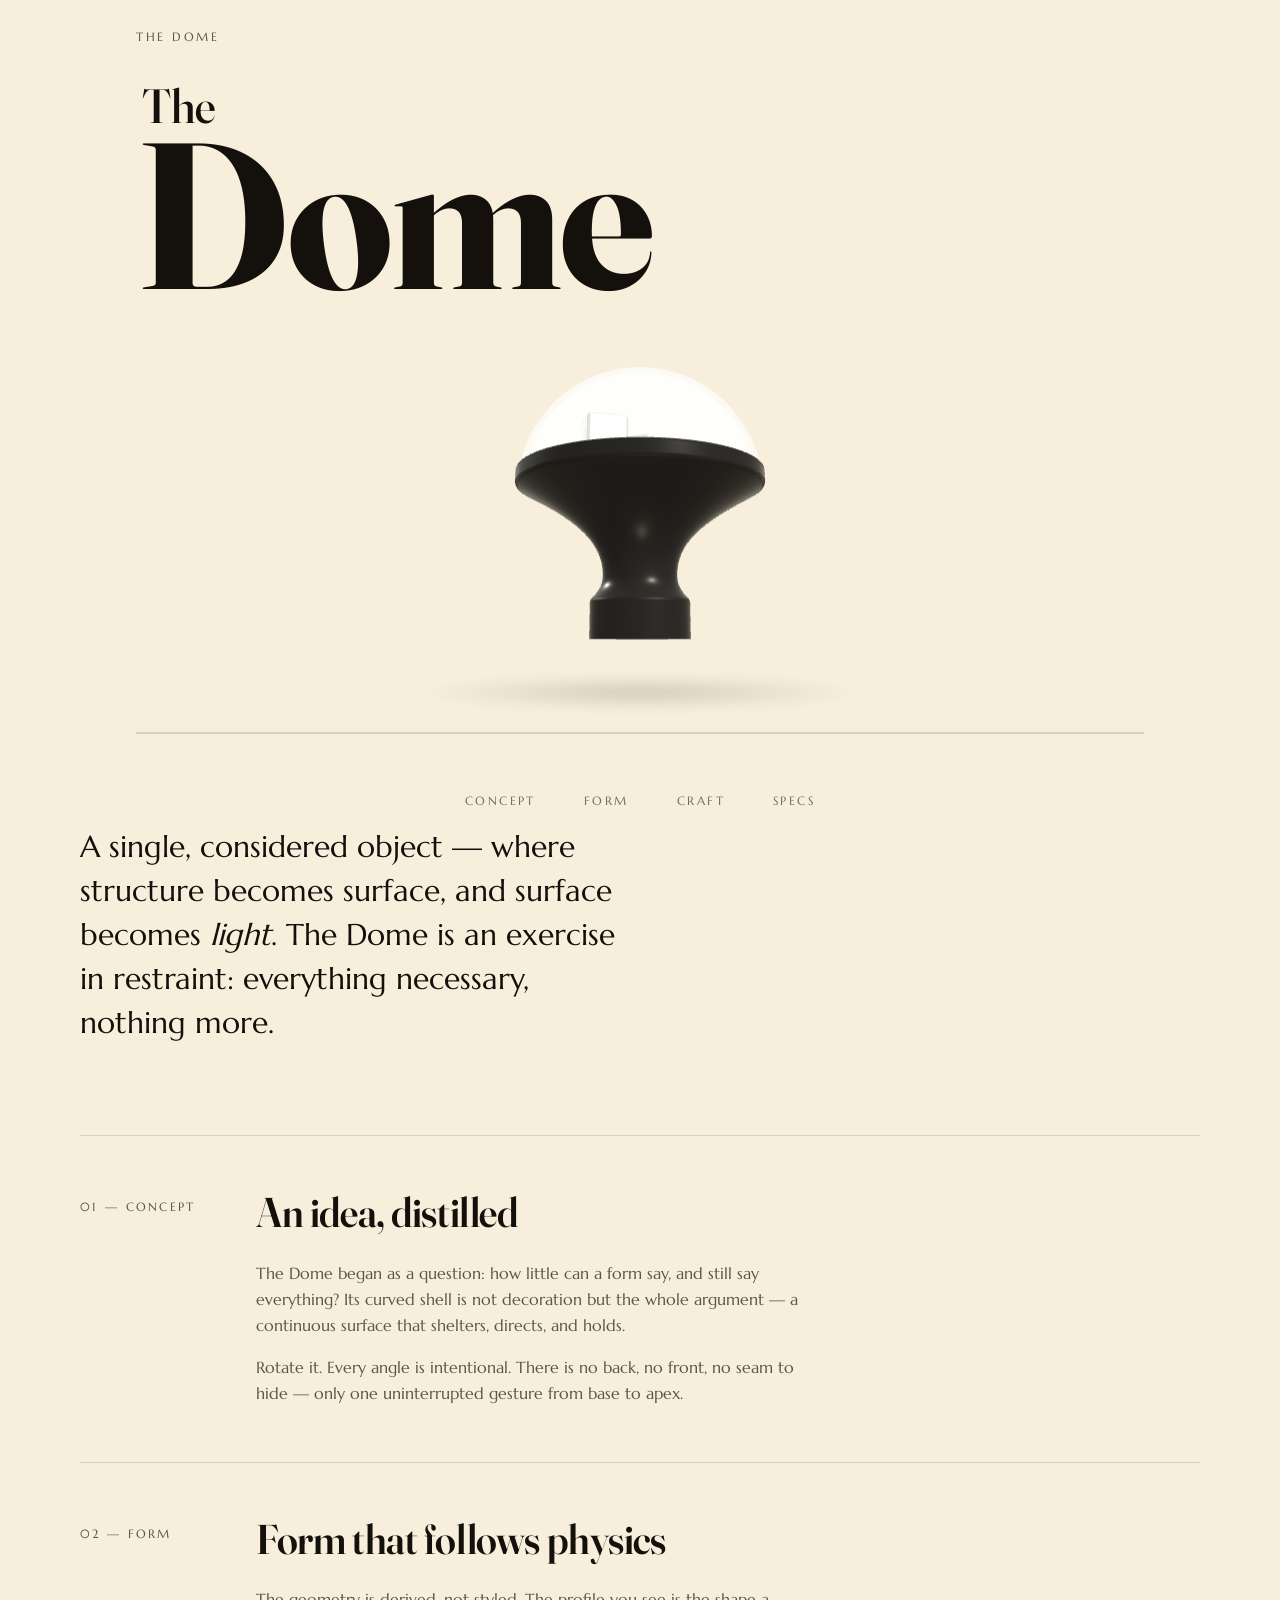
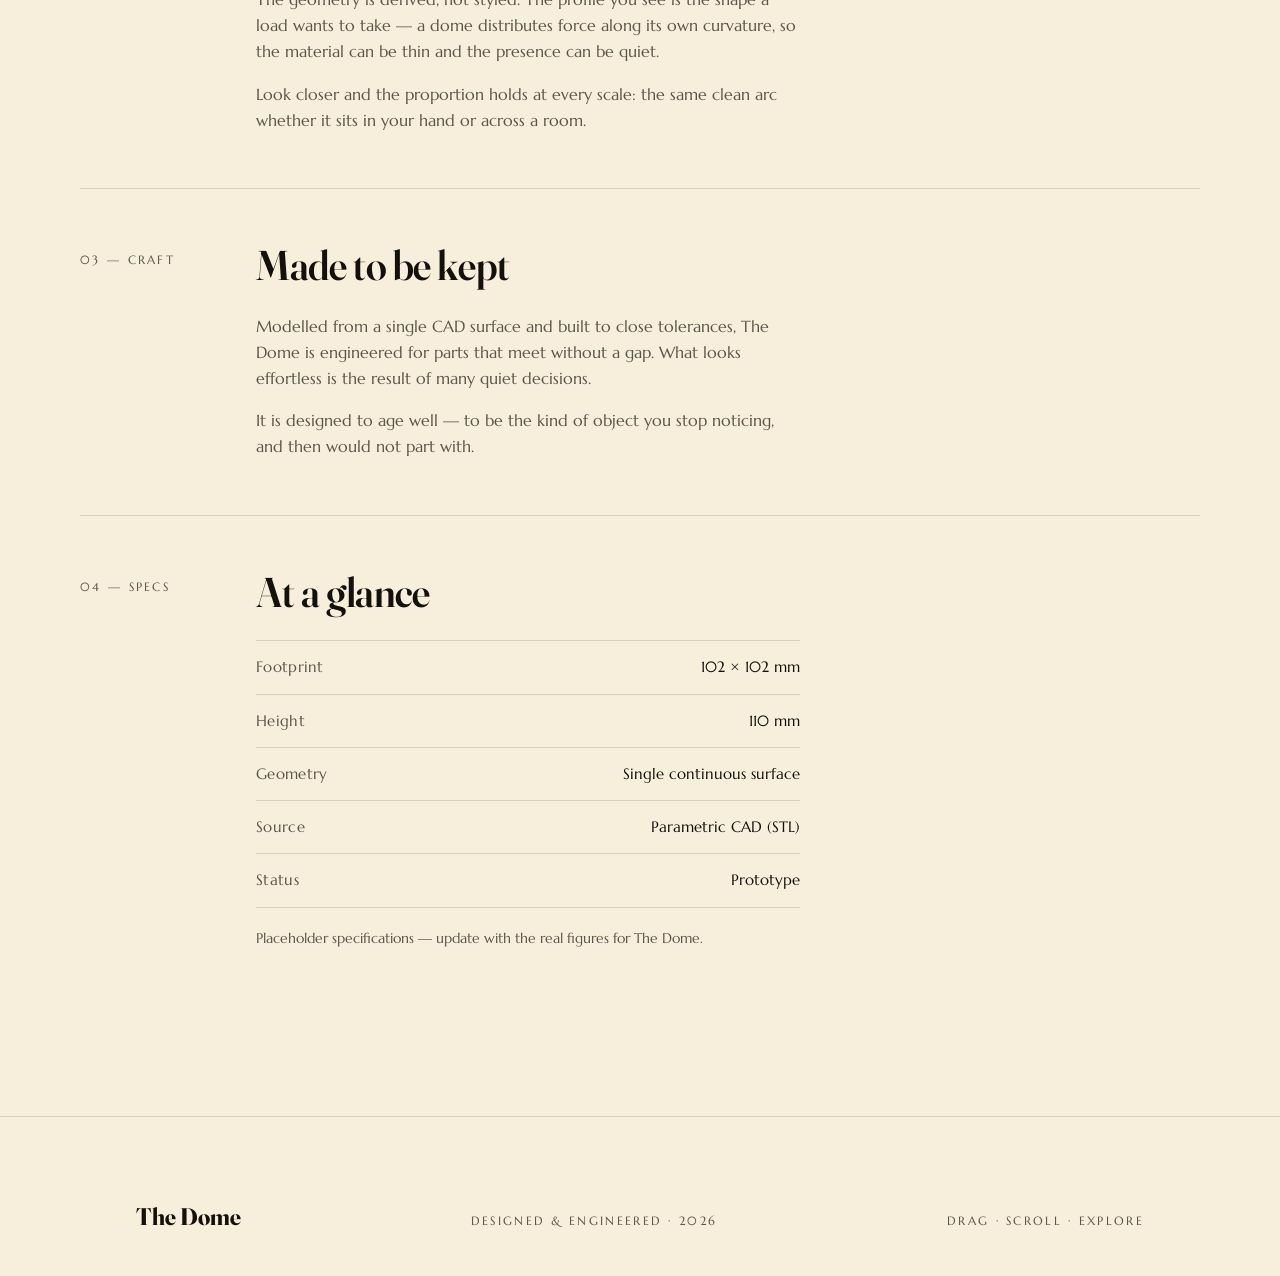
==== commit 4c358eb4: "Tighten the gap between the nav and the first text block Reduce the section nav's bottom padding so " ====
--- a/index.html
+++ b/index.html
@@ -94,7 +94,7 @@
       flex-wrap: wrap;
       justify-content: center;
       gap: clamp(20px, 4vw, 48px);
-      padding: clamp(16px, 3vh, 32px) 0 clamp(30px, 6vh, 60px);
+      padding: clamp(12px, 2.4vh, 24px) 0 clamp(8px, 1.6vh, 20px);
       font-size: 0.75rem;
       letter-spacing: 0.2em;
       text-transform: uppercase;
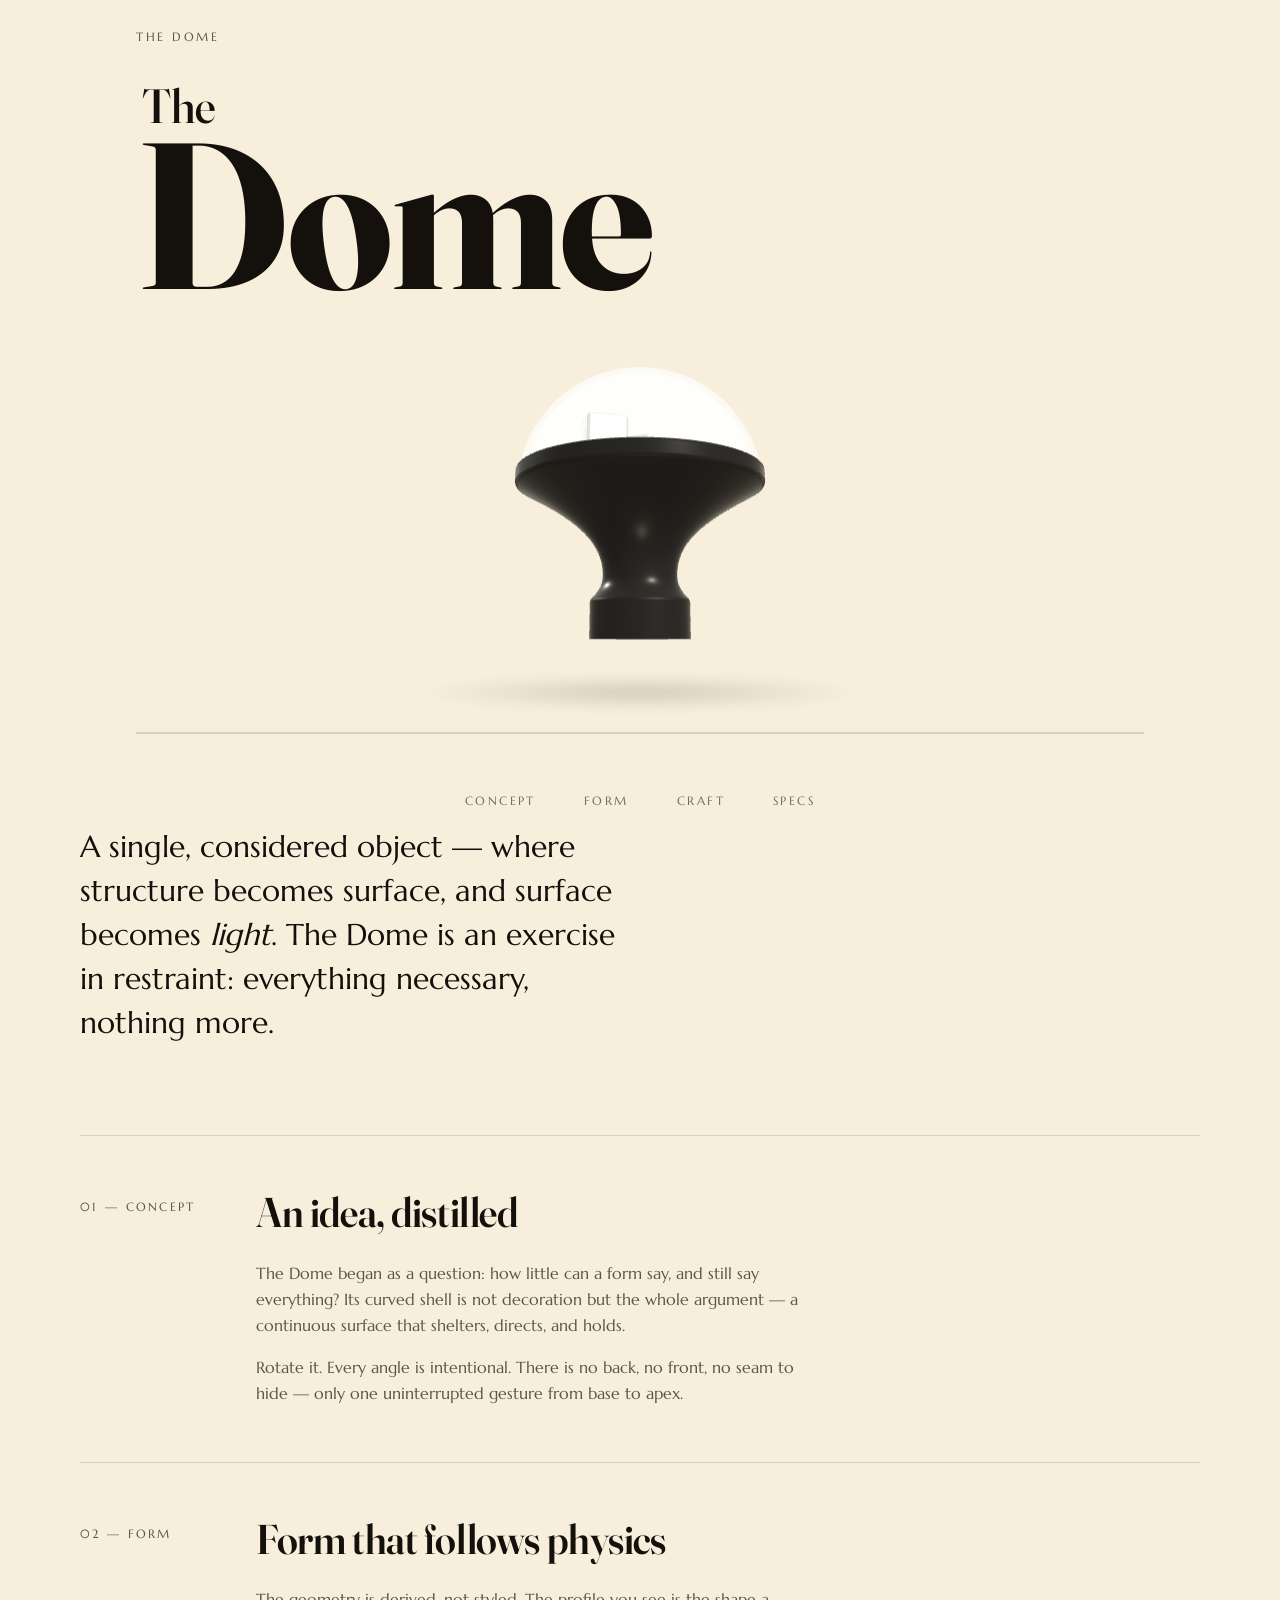
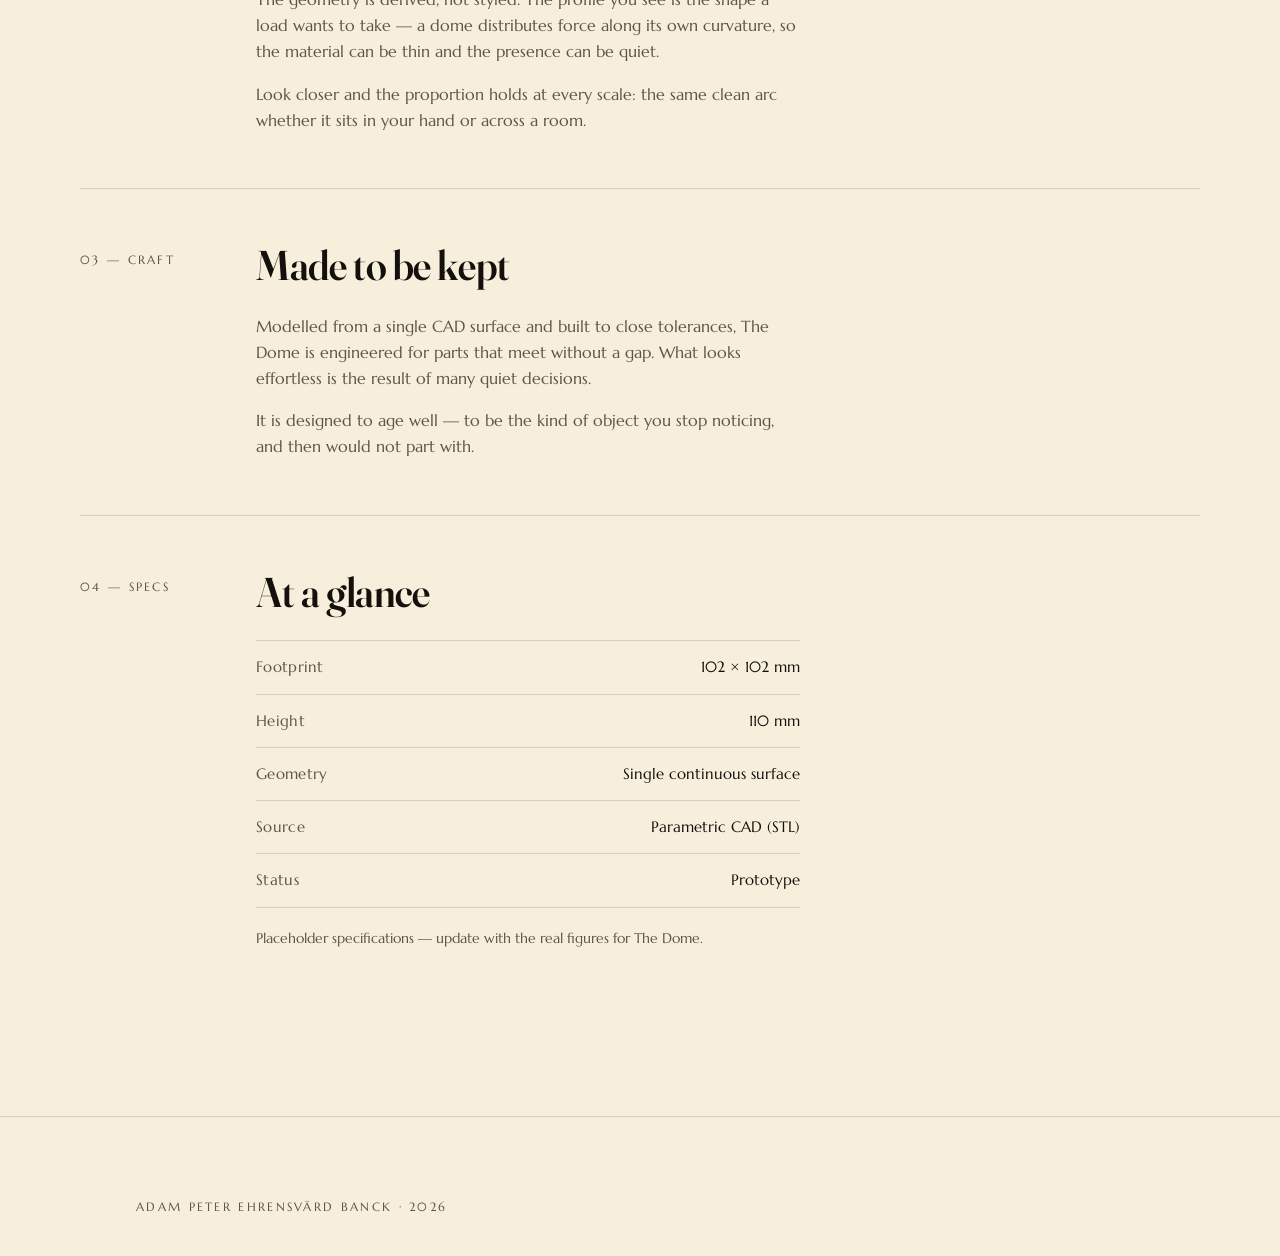
==== commit 1b8c6446: "Simplify the footer to a single credit line Remove the "The Dome" wordmark and the "Drag · Scroll · " ====
--- a/index.html
+++ b/index.html
@@ -463,9 +463,7 @@
   <!-- ===================== FOOTER ===================== -->
   <footer>
     <div class="wrap foot-grid">
-      <span class="mark serif">The Dome</span>
-      <span class="meta">Designed &amp; engineered · 2026</span>
-      <span class="meta">Drag · Scroll · Explore</span>
+      <span class="meta">Adam Peter Ehrensvärd Banck · 2026</span>
     </div>
   </footer>
 
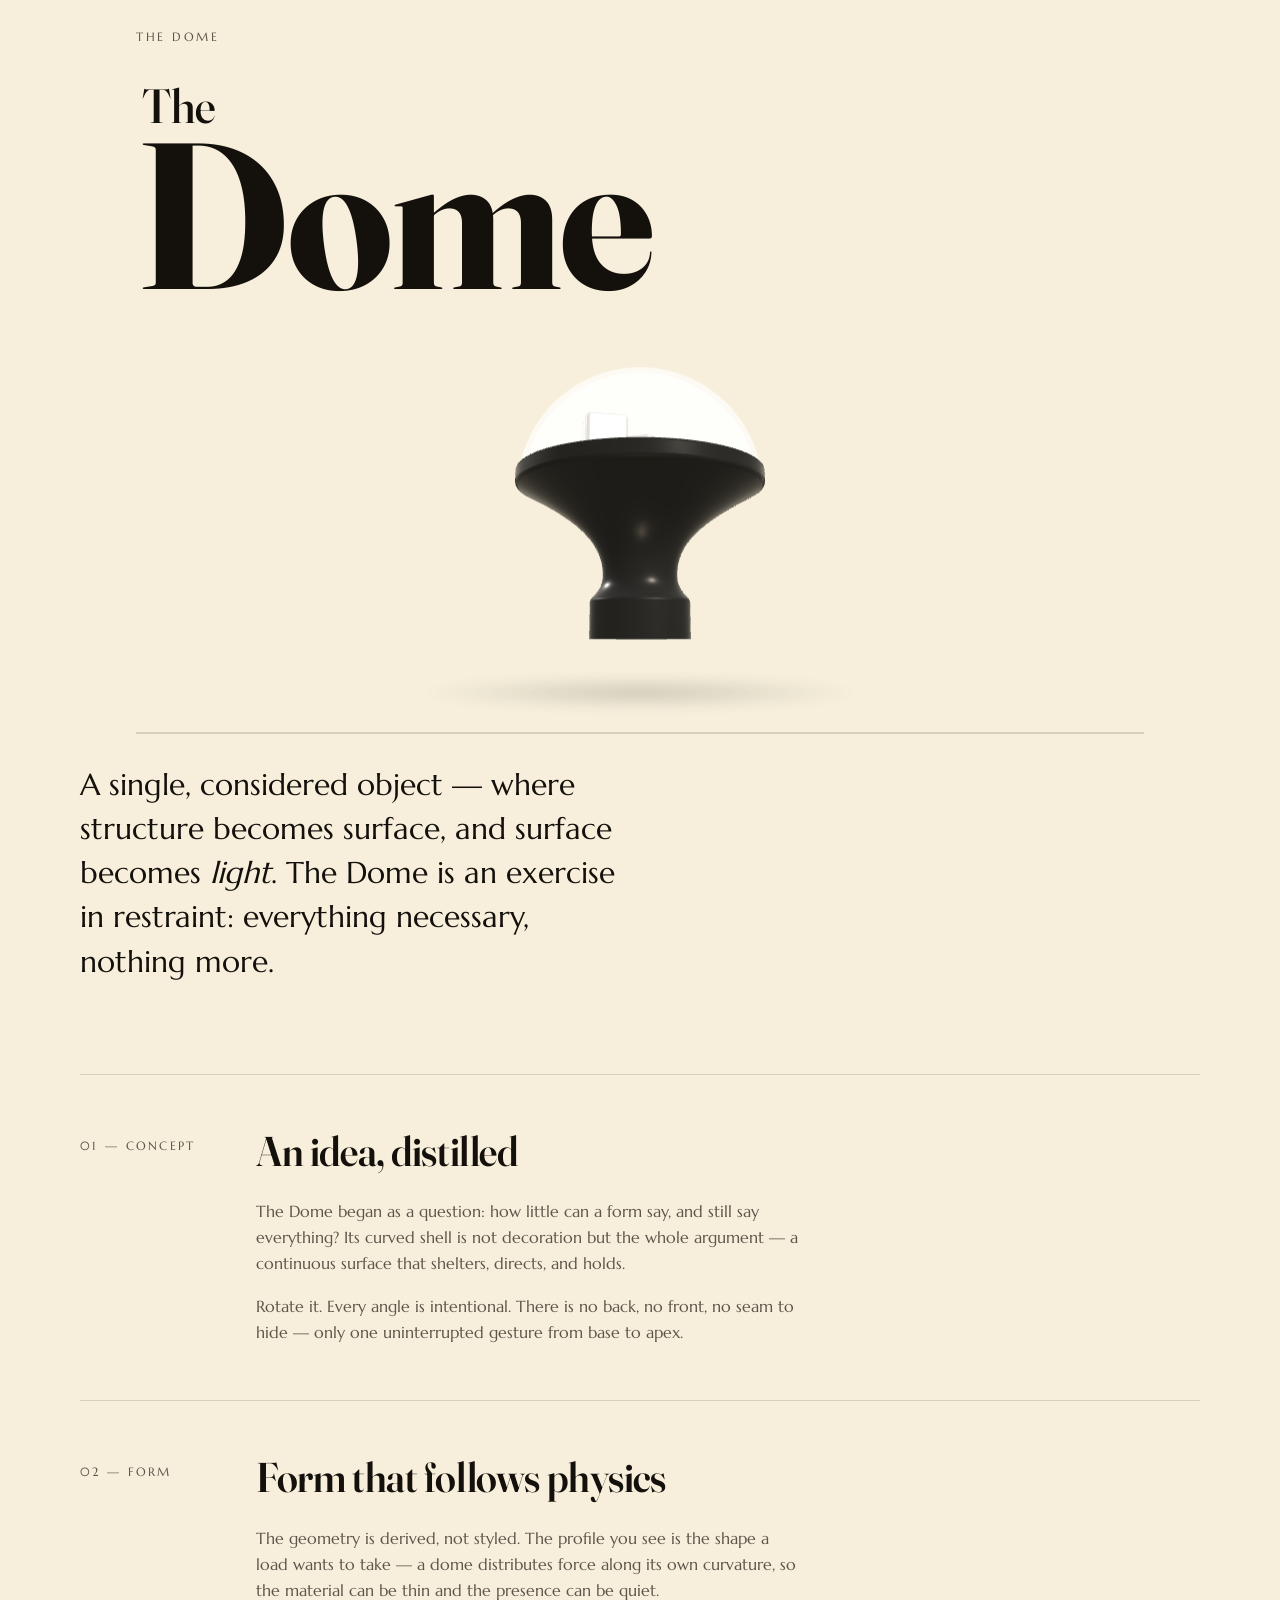
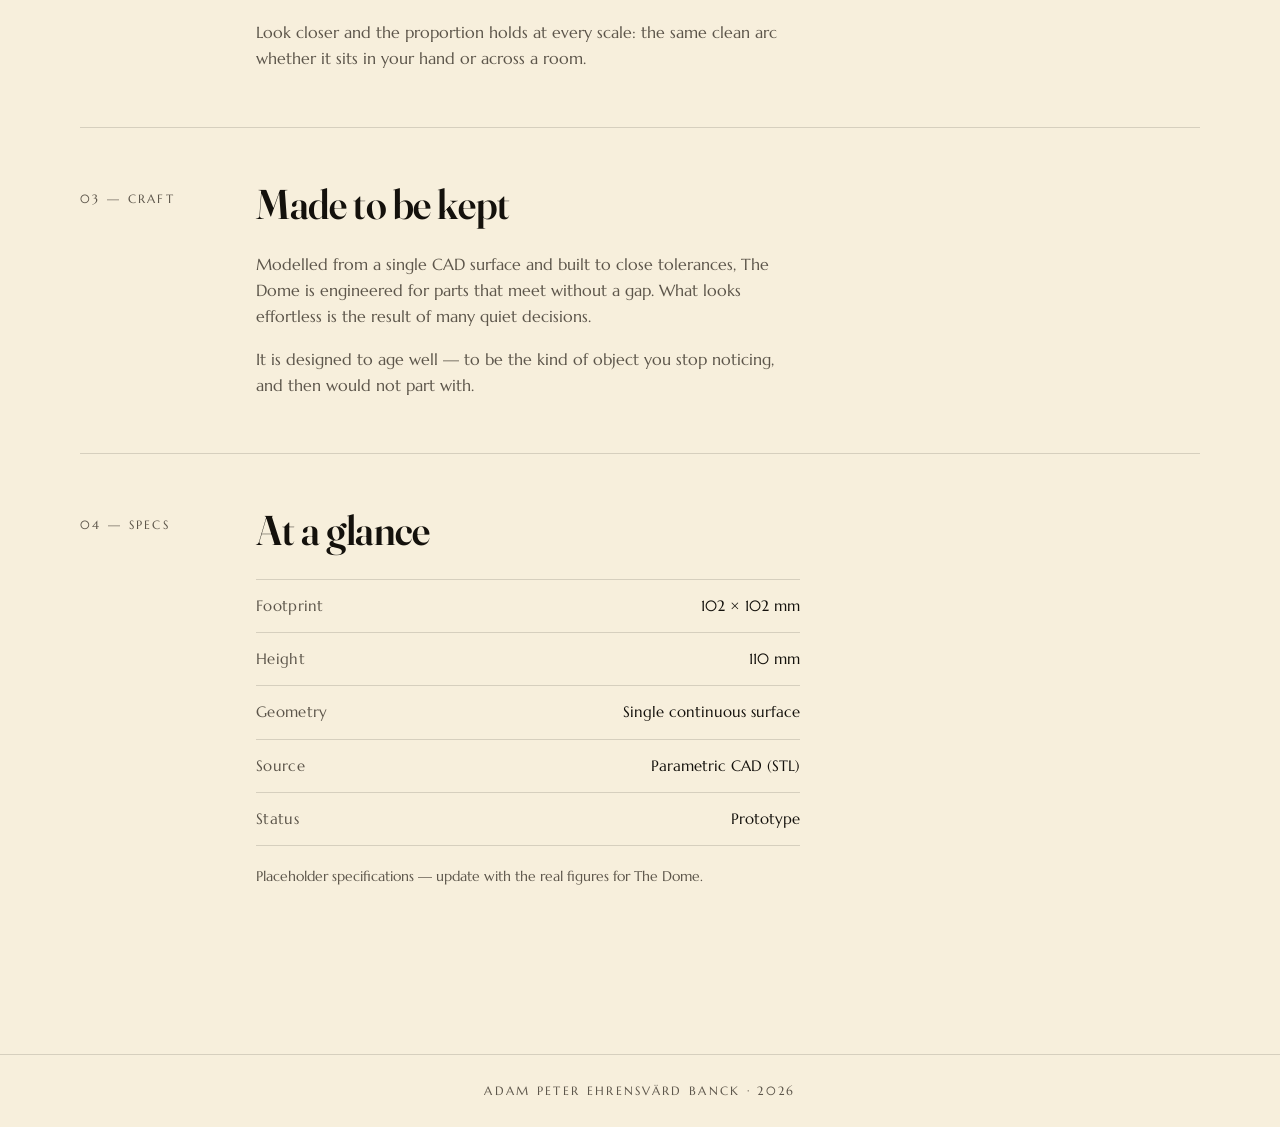
==== commit b280186f: "Center footer, remove section nav, tighten lede to divider - Center the single footer credit line an" ====
--- a/index.html
+++ b/index.html
@@ -88,29 +88,6 @@
       color: var(--ink-soft);
     }
 
-    /* Section links, sitting just below the divider under the model. */
-    .section-nav {
-      display: flex;
-      flex-wrap: wrap;
-      justify-content: center;
-      gap: clamp(20px, 4vw, 48px);
-      padding: clamp(12px, 2.4vh, 24px) 0 clamp(8px, 1.6vh, 20px);
-      font-size: 0.75rem;
-      letter-spacing: 0.2em;
-      text-transform: uppercase;
-      color: var(--ink-soft);
-    }
-    .section-nav a {
-      text-decoration: none;
-      opacity: 0.85;
-      display: inline-block;
-      transform-origin: center;
-      will-change: transform;
-      transition: opacity 0.35s ease,
-                  transform 0.45s cubic-bezier(0.22, 1, 0.36, 1);
-    }
-    .section-nav a:hover { opacity: 1; transform: scale(1.07); }
-
     /* ---------- Hero ---------- */
 
     .hero {
@@ -222,7 +199,7 @@
 
     /* ---------- Concept sections ---------- */
 
-    .sections { padding: clamp(8px, 1.5vh, 20px) 0 40px; }
+    .sections { padding: clamp(4px, 0.8vh, 12px) 0 40px; }
 
     .lede {
       max-width: var(--measure);
@@ -304,7 +281,7 @@
     /* ---------- Footer ---------- */
 
     footer {
-      padding: clamp(48px, 9vh, 100px) 0 40px;
+      padding: clamp(18px, 3vh, 32px) 0 clamp(18px, 3vh, 32px);
       border-top: 1px solid var(--line);
       margin-top: clamp(40px, 8vh, 90px);
     }
@@ -312,12 +289,9 @@
       display: flex;
       flex-wrap: wrap;
       align-items: baseline;
-      justify-content: space-between;
+      justify-content: center;
+      text-align: center;
       gap: 18px;
-    }
-    .foot-grid .mark {
-      font-size: 1.5rem;
-      font-weight: 700;
     }
     .foot-grid .meta {
       font-size: 0.72rem;
@@ -369,13 +343,6 @@
 
   <!-- ===================== CONCEPT ===================== -->
   <main class="wrap sections">
-
-    <nav class="section-nav" aria-label="Sections">
-      <a href="#concept">Concept</a>
-      <a href="#form">Form</a>
-      <a href="#craft">Craft</a>
-      <a href="#specs">Specs</a>
-    </nav>
 
     <!-- NOTE: The copy below is placeholder text. Replace it with the real
          story of The Dome — what it is, who it's for, and why it matters. -->
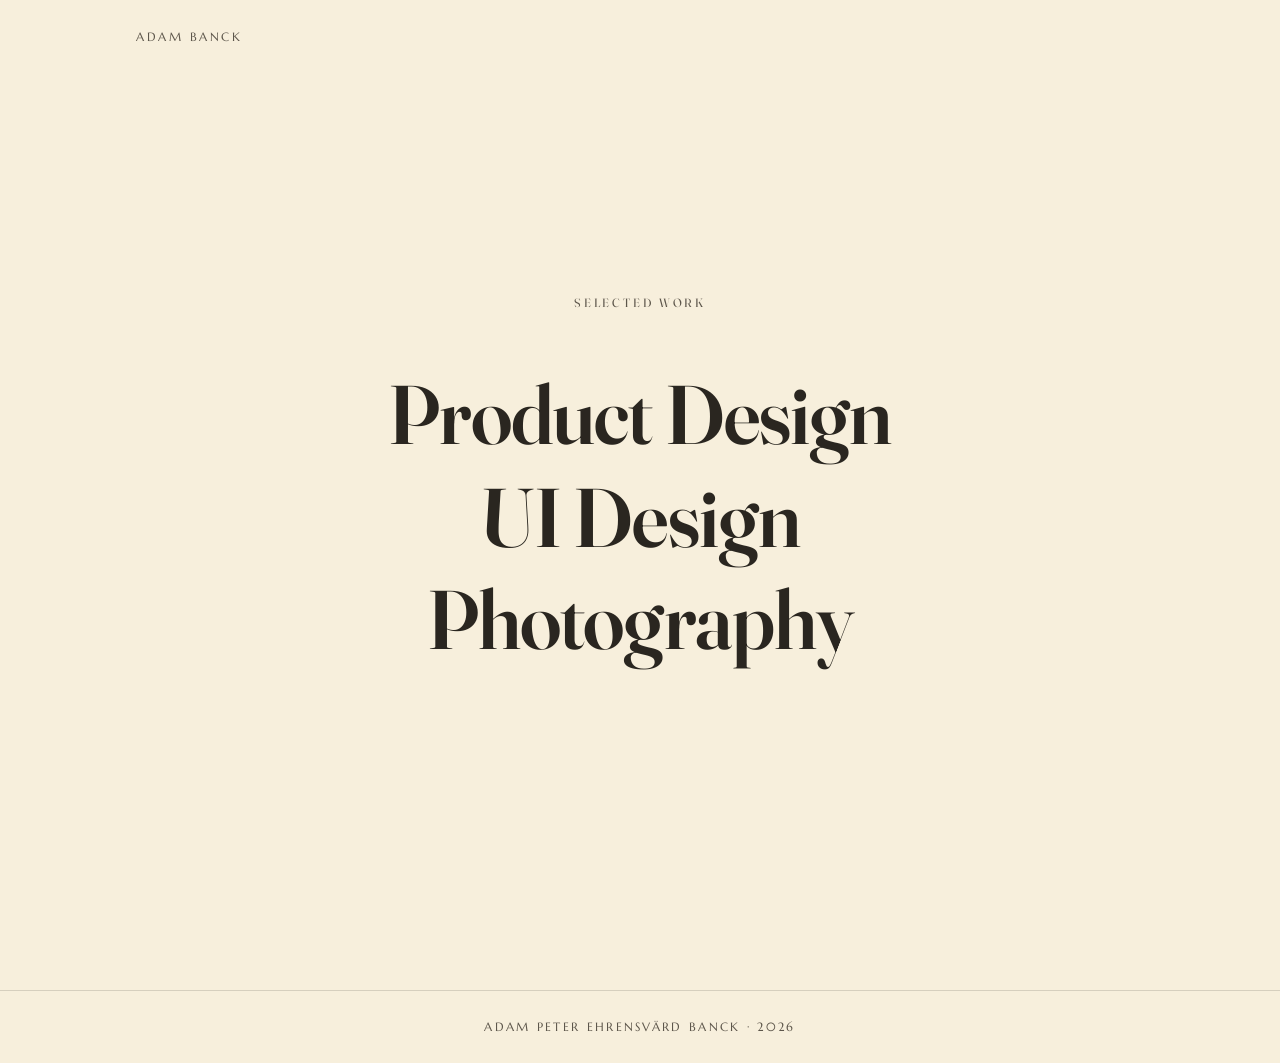
==== commit b1fabc89: "Restructure into a multi-category portfolio site Add a landing page (index.html) linking to three ca" ====
--- a/index.html
+++ b/index.html
@@ -3,726 +3,72 @@
 <head>
   <meta charset="UTF-8" />
   <meta name="viewport" content="width=device-width, initial-scale=1.0" />
-  <title>The Dome</title>
-  <meta name="description" content="The Dome — a considered object. Explore the form in 3D: drag to rotate, scroll to zoom." />
+  <title>Adam Banck — Portfolio</title>
+  <meta name="description" content="Selected work across product design, UI design, and photography." />
+  <link rel="stylesheet" href="assets/site.css" />
+  <link rel="stylesheet" href="assets/fonts.css" />
   <style>
-    /* Fraunces (headings) — variable display serif, opsz pinned to 144. SIL OFL 1.1. */
-    @font-face {
-      font-family: "Fraunces";
-      font-style: normal;
-      font-weight: 400 700;
-      font-display: swap;
-      src: url([data-uri]) format("woff2");
-      unicode-range: U+0000-00FF, U+0131, U+0152-0153, U+02BB-02BC, U+02C6, U+02DA, U+02DC, U+0304, U+0308, U+0329, U+2000-206F, U+20AC, U+2122, U+2191, U+2193, U+2212, U+2215, U+FEFF, U+FFFD;
+    .home-hero {
+      min-height: 100vh;
+      display: flex;
+      flex-direction: column;
     }
-    /* Marcellus (body/paragraphs) — embedded so it renders offline. SIL OFL 1.1. */
-    @font-face {
-      font-family: "Marcellus";
-      font-style: normal;
-      font-weight: 400;
-      font-display: swap;
-      src: url([data-uri]) format("woff2");
-      unicode-range: U+0100-02BA, U+02BD-02C5, U+02C7-02CC, U+02CE-02D7, U+02DD-02FF, U+0304, U+0308, U+0329, U+1D00-1DBF, U+1E00-1E9F, U+1EF2-1EFF, U+2020, U+20A0-20AB, U+20AD-20C0, U+2113, U+2C60-2C7F, U+A720-A7FF;
+    .home-main {
+      flex: 1 1 auto;
+      display: flex;
+      flex-direction: column;
+      align-items: center;
+      justify-content: center;
+      text-align: center;
+      gap: clamp(24px, 5vh, 48px);
+      padding: 60px 0;
     }
-    @font-face {
-      font-family: "Marcellus";
-      font-style: normal;
-      font-weight: 400;
-      font-display: swap;
-      src: url([data-uri]) format("woff2");
-      unicode-range: U+0000-00FF, U+0131, U+0152-0153, U+02BB-02BC, U+02C6, U+02DA, U+02DC, U+0304, U+0308, U+0329, U+2000-206F, U+20AC, U+2122, U+2191, U+2193, U+2212, U+2215, U+FEFF, U+FFFD;
-    }
-
-    :root {
-      /* Type: headings in Mikela if available, otherwise the embedded Fraunces
-         (a high-contrast display serif); body/paragraphs in Marcellus. Mikela
-         is a commercial face and is not bundled — if you have it installed or
-         add its font file, it wins; everyone else gets Fraunces. */
-      --font-head: "Mikela", "Fraunces", "Didot", "Bodoni MT", "Playfair Display", Georgia, serif;
-      --font-body: "Marcellus", Georgia, "Times New Roman", serif;
-      --paper:   #f7efdc;   /* warm ivory background */
-      --paper-2: #f2e8d0;   /* slightly deeper tone for panels */
-      --ink:     #14110c;   /* near-black text */
-      --ink-soft:#5c554a;   /* muted body copy */
-      --line:    rgba(20, 17, 12, 0.14);
-      --measure: 34rem;     /* comfortable reading width */
-    }
-
-    * { box-sizing: border-box; }
-
-    html { scroll-behavior: smooth; }
-
-    body {
-      margin: 0;
-      background: var(--paper);
-      color: var(--ink);
-      font-family: var(--font-body);
-      -webkit-font-smoothing: antialiased;
-      text-rendering: optimizeLegibility;
-      line-height: 1.6;
-    }
-
-    /* Headings use the heading face (Mikela — see --font-head). */
-    .serif { font-family: var(--font-head); }
-
-    a { color: inherit; }
-
-    /* ---------- Layout scaffolding ---------- */
-
-    .wrap {
-      width: min(1120px, 100%);
-      margin: 0 auto;
-      padding: 0 clamp(20px, 5vw, 56px);
-    }
-
-    /* ---------- Top bar ---------- */
-
-    .topbar {
-      display: flex;
-      align-items: baseline;
-      justify-content: space-between;
-      padding-top: 28px;
-      font-size: 0.72rem;
-      letter-spacing: 0.22em;
+    .home-kicker {
+      font-size: 0.75rem;
+      letter-spacing: 0.24em;
       text-transform: uppercase;
       color: var(--ink-soft);
     }
-
-    /* ---------- Hero ---------- */
-
-    .hero {
-      position: relative;
-      min-height: 84vh;
+    .categories {
       display: flex;
       flex-direction: column;
+      gap: clamp(4px, 1.2vh, 14px);
     }
-
-    /* Divider pinned to the bottom of the hero, just under the model. */
-    .hero-divider {
-      flex: 0 0 auto;
-      padding-bottom: clamp(6px, 1.5vh, 20px);
-    }
-
-    .wordmark {
-      position: relative;
-      z-index: 3;
-      pointer-events: none;
-      margin-top: clamp(10px, 4vh, 40px);
-    }
-
-    .wordmark .the {
-      display: block;
-      font-family: var(--font-head);   /* same heading face (Mikela) as Dome */
-      font-size: clamp(1.6rem, 4.5vw, 3rem);
-      font-weight: 500;
-      line-height: 1;
-      margin-left: 0.12em;
-      margin-bottom: 0.22em;            /* a little more air above "Dome" */
-    }
-
-    .wordmark .dome {
-      display: block;
-      font-size: clamp(4.2rem, 20vw, 13rem);
-      font-weight: 700;
-      line-height: 0.82;
-      letter-spacing: -0.01em;
-      margin-top: -0.06em;
-    }
-
-    /* The stage holds the 3D canvas; it sits behind the wordmark and the
-       tagline so the whole hero reads as one composition. */
-    .stage {
-      position: relative;
-      flex: 1 1 auto;
-      min-height: 0;   /* allow the flex item to shrink on short screens */
-      z-index: 1;
-    }
-
-    .stage-inner {
-      position: absolute;
-      top: 0;
-      bottom: 0;
-      left: 50%;
-      /* Flex centres the model in the band; the small upward bias offsets the
-         shadow hanging below so the model + shadow read as a centred group. */
-      transform: translateX(-50%) translateY(-3%);
-      width: min(880px, 96vw);
-    }
-
-    /* Soft contact shadow grounding the object. */
-    .contact-shadow {
-      position: absolute;
-      left: 50%;
-      top: 94%;          /* low in the band; JS re-centres the whole group */
-      width: 50%;
-      height: 8%;
-      transform: translate(-50%, -50%);
-      background: radial-gradient(ellipse at center,
-                  rgba(20, 17, 12, 0.28) 0%,
-                  rgba(20, 17, 12, 0.10) 45%,
-                  transparent 72%);
-      filter: blur(6px);
-      z-index: 0;
-      pointer-events: none;
-      transition: opacity 0.3s ease;
-    }
-
-    #domeScene {
-      position: absolute;
-      inset: 0;
-      pointer-events: none;   /* model is non-interactive; page scrolls freely */
-      z-index: 2;
-    }
-
-    #domeCanvas {
-      position: absolute;
-      inset: 0;
-      width: 100%;
-      height: 100%;
-      display: block;
-    }
-
-    /* Fallback shown if WebGL/the model is unavailable. */
-    .stage-fallback {
-      position: absolute;
-      inset: 0;
-      display: none;
-      align-items: center;
-      justify-content: center;
-      text-align: center;
-      padding: 24px;
-      color: var(--ink-soft);
-      font-size: 0.85rem;
-    }
-    .stage.no-webgl .stage-fallback { display: flex; }
-    .stage.no-webgl #domeScene { display: none; }
-
-    /* ---------- Concept sections ---------- */
-
-    .sections { padding: clamp(4px, 0.8vh, 12px) 0 40px; }
-
-    .lede {
-      max-width: var(--measure);
-      font-size: clamp(1.25rem, 2.6vw, 1.9rem);
-      line-height: 1.45;
-      font-weight: 400;
-      margin: 0 0 clamp(56px, 10vh, 120px);
-      color: var(--ink);
-    }
-    .lede em { font-style: italic; }
-
-    .rule {
-      border: 0;
-      border-top: 1px solid var(--line);
-      margin: 0;
-    }
-
-    /* Same line as the section dividers, a touch thicker; sits between the
-       hero (shadow) and the first block of text. */
-    .rule.thick {
-      border-top-width: 2px;
-      margin-bottom: clamp(4px, 1vh, 12px);
-    }
-
-    .section {
-      display: grid;
-      grid-template-columns: 1fr;
-      gap: 14px 48px;
-      padding: clamp(34px, 6vh, 60px) 0;
-    }
-    @media (min-width: 760px) {
-      .section { grid-template-columns: 8rem 1fr; }
-    }
-
-    .section .marker {
-      font-size: 0.72rem;
-      letter-spacing: 0.2em;
-      text-transform: uppercase;
-      color: var(--ink-soft);
-      padding-top: 0.5rem;
-    }
-
-    .section h2 {
-      margin: 0 0 0.6em;
+    .categories a {
       font-family: var(--font-head);
-      font-size: clamp(1.6rem, 3.6vw, 2.6rem);
+      font-size: clamp(2.4rem, 8vw, 5.2rem);
       font-weight: 600;
       line-height: 1.1;
       letter-spacing: -0.01em;
+      text-decoration: none;
+      color: var(--ink);
+      opacity: 0.9;
+      display: inline-block;
+      transition: opacity 0.3s ease, transform 0.45s cubic-bezier(0.22, 1, 0.36, 1);
     }
-
-    .section p {
-      margin: 0 0 1em;
-      max-width: var(--measure);
-      color: var(--ink-soft);
-      font-size: 1.02rem;
-    }
-    .section p:last-child { margin-bottom: 0; }
-
-    /* Spec list */
-    .specs {
-      list-style: none;
-      padding: 0;
-      margin: 0;
-      max-width: var(--measure);
-    }
-    .specs li {
-      display: flex;
-      justify-content: space-between;
-      gap: 24px;
-      padding: 14px 0;
-      border-top: 1px solid var(--line);
-      font-size: 0.95rem;
-    }
-    .specs li:last-child { border-bottom: 1px solid var(--line); }
-    .specs .k { color: var(--ink-soft); letter-spacing: 0.02em; }
-    .specs .v { text-align: right; }
-
-    /* ---------- Footer ---------- */
-
-    footer {
-      padding: clamp(18px, 3vh, 32px) 0 clamp(18px, 3vh, 32px);
-      border-top: 1px solid var(--line);
-      margin-top: clamp(40px, 8vh, 90px);
-    }
-    .foot-grid {
-      display: flex;
-      flex-wrap: wrap;
-      align-items: baseline;
-      justify-content: center;
-      text-align: center;
-      gap: 18px;
-    }
-    .foot-grid .meta {
-      font-size: 0.72rem;
-      letter-spacing: 0.2em;
-      text-transform: uppercase;
-      color: var(--ink-soft);
-    }
-
-    @media (prefers-reduced-motion: reduce) {
-      html { scroll-behavior: auto; }
-    }
+    .categories a:hover { opacity: 1; transform: scale(1.03); }
   </style>
 </head>
 <body>
+  <div class="home-hero wrap">
+    <header class="topbar">
+      <span>Adam Banck</span>
+    </header>
 
-  <!-- ===================== HERO ===================== -->
-  <header class="hero">
-    <div class="wrap" style="position:relative; z-index:3;">
-      <div class="topbar">
-        <span>The Dome</span>
-      </div>
+    <main class="home-main">
+      <p class="home-kicker serif">Selected Work</p>
+      <nav class="categories" aria-label="Work categories">
+        <a href="work/product-design/index.html">Product Design</a>
+        <a href="work/ui-design/index.html">UI Design</a>
+        <a href="work/photography/index.html">Photography</a>
+      </nav>
+    </main>
+  </div>
 
-      <div class="wordmark serif" aria-label="The Dome">
-        <span class="the">The</span>
-        <span class="dome">Dome</span>
-      </div>
-    </div>
-
-    <!-- 3D stage: a flex-growing band between the wordmark and the divider,
-         with the model centred inside it. -->
-    <div class="stage" id="stage" aria-hidden="false">
-      <div class="stage-inner">
-        <div class="contact-shadow" id="contactShadow"></div>
-        <div id="domeScene">
-          <canvas id="domeCanvas"></canvas>
-        </div>
-      </div>
-      <div class="stage-fallback">
-        <p>This object is best viewed in a browser with WebGL enabled.<br />
-           Interactive 3D model unavailable.</p>
-      </div>
-    </div>
-
-    <div class="wrap hero-divider">
-      <hr class="rule thick" />
-    </div>
-
-  </header>
-
-  <!-- ===================== CONCEPT ===================== -->
-  <main class="wrap sections">
-
-    <!-- NOTE: The copy below is placeholder text. Replace it with the real
-         story of The Dome — what it is, who it's for, and why it matters. -->
-    <p class="lede">
-      A single, considered object — where structure becomes surface, and
-      surface becomes <em>light</em>. The Dome is an exercise in restraint:
-      everything necessary, nothing more.
-    </p>
-
-    <hr class="rule" />
-
-    <section class="section" id="concept">
-      <div class="marker">01 — Concept</div>
-      <div>
-        <h2>An idea, distilled</h2>
-        <p>
-          The Dome began as a question: how little can a form say, and still
-          say everything? Its curved shell is not decoration but the whole
-          argument — a continuous surface that shelters, directs, and holds.
-        </p>
-        <p>
-          Rotate it. Every angle is intentional. There is no back, no front,
-          no seam to hide — only one uninterrupted gesture from base to apex.
-        </p>
-      </div>
-    </section>
-
-    <hr class="rule" />
-
-    <section class="section" id="form">
-      <div class="marker">02 — Form</div>
-      <div>
-        <h2>Form that follows physics</h2>
-        <p>
-          The geometry is derived, not styled. The profile you see is the
-          shape a load wants to take — a dome distributes force along its own
-          curvature, so the material can be thin and the presence can be quiet.
-        </p>
-        <p>
-          Look closer and the proportion holds at every scale: the same clean
-          arc whether it sits in your hand or across a room.
-        </p>
-      </div>
-    </section>
-
-    <hr class="rule" />
-
-    <section class="section" id="craft">
-      <div class="marker">03 — Craft</div>
-      <div>
-        <h2>Made to be kept</h2>
-        <p>
-          Modelled from a single CAD surface and built to close tolerances,
-          The Dome is engineered for parts that meet without a gap. What looks
-          effortless is the result of many quiet decisions.
-        </p>
-        <p>
-          It is designed to age well — to be the kind of object you stop
-          noticing, and then would not part with.
-        </p>
-      </div>
-    </section>
-
-    <hr class="rule" />
-
-    <section class="section" id="specs">
-      <div class="marker">04 — Specs</div>
-      <div>
-        <h2>At a glance</h2>
-        <ul class="specs">
-          <li><span class="k">Footprint</span><span class="v">102 × 102 mm</span></li>
-          <li><span class="k">Height</span><span class="v">110 mm</span></li>
-          <li><span class="k">Geometry</span><span class="v">Single continuous surface</span></li>
-          <li><span class="k">Source</span><span class="v">Parametric CAD (STL)</span></li>
-          <li><span class="k">Status</span><span class="v">Prototype</span></li>
-        </ul>
-        <p style="margin-top:20px; font-size:0.85rem;">
-          Placeholder specifications — update with the real figures for The Dome.
-        </p>
-      </div>
-    </section>
-
-  </main>
-
-  <!-- ===================== FOOTER ===================== -->
   <footer>
     <div class="wrap foot-grid">
-      <span class="meta">Adam Peter Ehrensvärd Banck · 2026</span>
+      <span class="meta">Adam Peter Ehrensvärd Banck &middot; 2026</span>
     </div>
   </footer>
-
-  <!-- Vendored Three.js (r128 UMD) + OBJ loader so the Fusion model renders
-       with its per-part materials and no network access. -->
-  <script src="vendor/three.min.js"></script>
-  <script src="vendor/OBJLoader.js"></script>
-  <!-- The Dome model (Fusion OBJ) embedded as base64 so it loads from file://. -->
-  <script src="models/dome-obj-data.js"></script>
-
-  <script>
-    (function () {
-      "use strict";
-
-      var DEG = Math.PI / 180;
-      // Zoom limits are derived from the model + camera so the object can never
-      // be zoomed past the frame borders; recomputed on load and on resize.
-      var MIN_ZOOM = 0.45;
-      var MAX_ZOOM = 1.6;
-      var BORDER_MARGIN = 0.84;  // model size vs frame; leaves room in the band
-      var modelEffRadius = 1;    // worst-case projected radius (world units at zoom 1)
-
-      var stageEl   = document.getElementById("stage");
-      var sceneEl   = document.getElementById("domeScene");
-      var canvasEl  = document.getElementById("domeCanvas");
-      var shadowEl  = document.getElementById("contactShadow");
-
-      // View state.
-      var rotX = -12;   // gentle downward tilt for a 3/4 read
-      var rotY = -28;
-      var scrollTilt = 0;   // extra tilt driven by page scroll (0 → 90°)
-      var zoom = 1.05;
-      var modelBaseScale = 1;
-
-      // Idle auto-spin: slowly turns the object until the user interacts,
-      // then eases back after they let go.
-      var autoSpin = true;   // ambient rotation; the model is non-interactive
-
-      var three = null; // { renderer, scene, camera, group, mesh }
-
-      function hasWebGL() {
-        try {
-          var c = document.createElement("canvas");
-          return !!(window.WebGLRenderingContext &&
-            (c.getContext("webgl") || c.getContext("experimental-webgl")));
-        } catch (e) { return false; }
-      }
-
-      function sceneSize() {
-        return {
-          w: sceneEl.clientWidth || 400,
-          h: sceneEl.clientHeight || 400
-        };
-      }
-
-      function initThree() {
-        if (three) return three;
-        var s = sceneSize();
-
-        var renderer = new THREE.WebGLRenderer({
-          canvas: canvasEl, antialias: true, alpha: true
-        });
-        renderer.setPixelRatio(Math.min(window.devicePixelRatio || 1, 2));
-        renderer.setSize(s.w, s.h, false);
-
-        var scene = new THREE.Scene();
-        var camera = new THREE.PerspectiveCamera(38, s.w / s.h, 0.1, 100);
-        camera.position.set(0, 0, 5);
-
-        // Warm studio lighting tuned for a dark object on ivory.
-        scene.add(new THREE.HemisphereLight(0xfff7e8, 0x8c7a5c, 0.85));
-        var key = new THREE.DirectionalLight(0xfff4e0, 1.05);
-        key.position.set(3, 4, 3);
-        scene.add(key);
-        var rim = new THREE.DirectionalLight(0xffffff, 0.55);
-        rim.position.set(-4, 2, -3);
-        scene.add(rim);
-        var fill = new THREE.DirectionalLight(0xffe9cc, 0.25);
-        fill.position.set(0, -3, 2);
-        scene.add(fill);
-
-        // A soft studio environment so metal (steel) and clear (polycarbonate)
-        // parts have something to reflect on the ivory backdrop.
-        try {
-          var ec = document.createElement("canvas");
-          ec.width = 64; ec.height = 32;
-          var eg = ec.getContext("2d");
-          var grd = eg.createLinearGradient(0, 0, 0, 32);
-          grd.addColorStop(0.0, "#ffffff");
-          grd.addColorStop(0.5, "#f3ebd7");
-          grd.addColorStop(1.0, "#b3a889");
-          eg.fillStyle = grd; eg.fillRect(0, 0, 64, 32);
-          var etex = new THREE.CanvasTexture(ec);
-          etex.mapping = THREE.EquirectangularReflectionMapping;
-          var pmrem = new THREE.PMREMGenerator(renderer);
-          scene.environment = pmrem.fromEquirectangular(etex).texture;
-          etex.dispose(); pmrem.dispose();
-        } catch (e) { if (window.console) console.error(e); }
-
-        var group = new THREE.Group();
-        scene.add(group);
-
-        three = { renderer: renderer, scene: scene, camera: camera,
-                  group: group, model: null };
-        return three;
-      }
-
-      function applyTransform() {
-        if (!three) return;
-        three.group.rotation.x = (rotX + scrollTilt) * DEG;
-        three.group.rotation.y = rotY * DEG;
-        var sc = modelBaseScale * zoom;
-        three.group.scale.set(sc, sc, sc);
-      }
-
-      function renderThree() {
-        if (three) three.renderer.render(three.scene, three.camera);
-      }
-
-      function resizeThree() {
-        if (!three) return;
-        var s = sceneSize();
-        three.renderer.setSize(s.w, s.h, false);
-        three.camera.aspect = s.w / s.h;
-        three.camera.updateProjectionMatrix();
-        computeZoomLimits();
-        applyTransform();
-        renderThree();
-      }
-
-      // The largest zoom that still keeps the whole model inside the frame for
-      // the current viewport aspect. Uses the model's worst-case projected
-      // radius, so the bound holds at every rotation the user can reach.
-      function computeZoomLimits() {
-        if (!three) return;
-        var dist = three.camera.position.length();
-        var halfH = dist * Math.tan((three.camera.fov * DEG) / 2);
-        var halfW = halfH * three.camera.aspect;
-        var fit = Math.min(halfH, halfW);
-        MAX_ZOOM = (fit * BORDER_MARGIN) / modelEffRadius;
-        MIN_ZOOM = MAX_ZOOM * 0.4;
-        zoom = Math.max(MIN_ZOOM, Math.min(MAX_ZOOM, zoom));
-        updateShadow();
-      }
-
-      // Continuous render loop (needed for the idle auto-spin and for smooth
-      // interaction). Cheap: one static mesh, no shadows.
-      function loop() {
-        if (autoSpin) { rotY += 0.18; }
-        applyTransform();
-        renderThree();
-        requestAnimationFrame(loop);
-      }
-
-      // Per-part appearance, keyed by the Fusion material names in the OBJ.
-      // Base colours come from the exported .mtl (Kd); finishes are chosen to
-      // match the named Fusion appearances (satin steel, semigloss bamboo,
-      // clear polycarbonate, matte MDF).
-      var OBJ_MATERIALS = {
-        "Steel_-_Satin":           { color: 0xa0a0a0, roughness: 0.40, metalness: 0.90 },
-        "Bamboo_Dark_-_Semigloss": { color: 0x0d0d0d, roughness: 0.35, metalness: 0.00 },
-        "Polycarbonate_(Clear)":   { color: 0xf3f4f1, roughness: 0.10, metalness: 0.00,
-                                     transparent: true, opacity: 0.42 },
-        "MDF_Board":               { color: 0x111111, roughness: 0.78, metalness: 0.00 }
-      };
-
-      function applyObjMaterials(obj) {
-        obj.traverse(function (child) {
-          if (!child.isMesh) return;
-          var name = (child.material && child.material.name) || "";
-          var spec = OBJ_MATERIALS[name] ||
-                     { color: 0x9a9a9a, roughness: 0.6, metalness: 0.0 };
-          var m = new THREE.MeshStandardMaterial({
-            color: spec.color, roughness: spec.roughness,
-            metalness: spec.metalness, envMapIntensity: 1.0
-          });
-          if (spec.transparent) {
-            m.transparent = true; m.opacity = spec.opacity;
-            m.depthWrite = false; m.side = THREE.DoubleSide;
-          }
-          child.material = m;
-          if (child.geometry && !child.geometry.attributes.normal) {
-            child.geometry.computeVertexNormals();
-          }
-        });
-      }
-
-      function loadOBJ(objText) {
-        var t = initThree();
-        var obj = new THREE.OBJLoader().parse(objText);
-        applyObjMaterials(obj);
-
-        // Orient (CAD Z-up -> Three.js Y-up) and centre on the model's middle.
-        obj.rotation.x = -Math.PI / 2;
-        obj.updateMatrixWorld(true);
-        var box = new THREE.Box3().setFromObject(obj);
-        var center = box.getCenter(new THREE.Vector3());
-        var size = box.getSize(new THREE.Vector3());
-        obj.position.set(-center.x, -center.y, -center.z);
-
-        var radius = 0.5 * size.length() || 1;
-        modelBaseScale = radius > 0 ? (1.35 / radius) : 1;
-
-        // Worst-case projected radius (half-diagonal of the two largest dims)
-        // drives the zoom clamp so the model never crosses the frame borders.
-        var dims = [size.x, size.y, size.z].sort(function (a, b) { return b - a; });
-        modelEffRadius =
-          0.5 * Math.sqrt(dims[0] * dims[0] + dims[1] * dims[1]) * modelBaseScale;
-
-        if (t.model) t.group.remove(t.model);
-        t.model = obj;
-        t.group.add(obj);
-
-        computeZoomLimits();
-        zoom = MAX_ZOOM;   // biggest at the top of the page
-        resizeThree();
-        scrollZoom();      // sync size to the current scroll position
-        applyTransform();
-        renderThree();
-        // The wordmark's height depends on the web font, which changes the
-        // stage band; refit the canvas once fonts have loaded.
-        if (document.fonts && document.fonts.ready) {
-          document.fonts.ready.then(function () { resizeThree(); scrollZoom(); });
-        }
-      }
-
-      function loadModel() {
-        if (typeof THREE === "undefined" || !THREE.OBJLoader || !hasWebGL()) {
-          stageEl.classList.add("no-webgl");
-          return;
-        }
-        try {
-          if (typeof window.__DOME_OBJ_B64 === "string") {
-            loadOBJ(atob(window.__DOME_OBJ_B64));   // OBJ is ASCII text
-            requestAnimationFrame(loop);
-            return;
-          }
-        } catch (err) {
-          if (window.console) console.error(err);
-        }
-        // Fallback: fetch the .obj (works when served over HTTP).
-        fetch("models/dome.obj")
-          .then(function (r) {
-            if (!r.ok) throw new Error("HTTP " + r.status);
-            return r.text();
-          })
-          .then(function (txt) { loadOBJ(txt); requestAnimationFrame(loop); })
-          .catch(function (err) {
-            if (window.console) console.error(err);
-            stageEl.classList.add("no-webgl");
-          });
-      }
-
-      // ---------- The model is non-interactive; page scroll drives it ----------
-
-      // Page scroll drives the model + shadow size: biggest at the top of the
-      // page, shrinking to the minimum as you scroll down through the hero.
-      var heroEl = document.querySelector(".hero");
-      function scrollZoom() {
-        var range = (heroEl ? heroEl.offsetHeight : window.innerHeight) * 0.85;
-        var t = range > 0
-          ? Math.min(1, Math.max(0, window.pageYOffset / range)) : 0;
-        zoom = MAX_ZOOM - (MAX_ZOOM - MIN_ZOOM) * t;
-        // Gradually tilt the model up to 90°, completing earlier than the
-        // shrink so the full tilt is visible before the model scrolls away.
-        scrollTilt = 90 * Math.min(1, t / 0.6);
-        applyTransform();
-        updateShadow();
-        renderThree();
-      }
-
-      // Keep the contact shadow locked to the model as it zooms. The object's
-      // apparent size — and how far its base sits below the centre — both scale
-      // with zoom, so the shadow scales AND drops/rises by zoom / its reference.
-      // The shadow keeps a fixed vertical position (set in CSS) and only
-      // changes size: full size when the model is at its biggest (max zoom),
-      // shrinking as the model is zoomed out.
-      function updateShadow() {
-        if (!shadowEl) return;
-        var s = MAX_ZOOM > 0 ? (zoom / MAX_ZOOM) : 1;
-        shadowEl.style.transform = "translate(-50%, -50%) scale(" + s + ")";
-        shadowEl.style.opacity =
-          String(Math.max(0.25, Math.min(0.6, 0.32 + s * 0.28)));
-      }
-
-      window.addEventListener("resize", function () {
-        resizeThree(); scrollZoom();
-      });
-      window.addEventListener("scroll", scrollZoom, { passive: true });
-
-      loadModel();
-    })();
-  </script>
 </body>
 </html>
--- a/assets/site.css
+++ b/assets/site.css
@@ -0,0 +1,81 @@
+/* Shared design tokens + base styles for the portfolio's index/listing pages.
+   The individual project pages (e.g. the-dome) stay self-contained and don't
+   use this file, so they still work as standalone downloads. */
+
+:root {
+  --paper:   #f7efdc;
+  --paper-2: #f2e8d0;
+  --ink:     #14110c;
+  --ink-soft:#5c554a;
+  --line:    rgba(20, 17, 12, 0.14);
+  --font-head: "Mikela", "Fraunces", "Didot", "Bodoni MT", "Playfair Display", Georgia, serif;
+  --font-body: "Marcellus", Georgia, "Times New Roman", serif;
+}
+
+* { box-sizing: border-box; }
+
+html { scroll-behavior: smooth; }
+
+body {
+  margin: 0;
+  min-height: 100vh;
+  background: var(--paper);
+  color: var(--ink);
+  font-family: var(--font-body);
+  -webkit-font-smoothing: antialiased;
+  text-rendering: optimizeLegibility;
+  line-height: 1.6;
+}
+
+.serif { font-family: var(--font-head); }
+a { color: inherit; }
+
+.wrap {
+  width: min(1120px, 100%);
+  margin: 0 auto;
+  padding: 0 clamp(20px, 5vw, 56px);
+}
+
+.topbar {
+  display: flex;
+  align-items: baseline;
+  justify-content: space-between;
+  padding-top: 28px;
+  font-size: 0.72rem;
+  letter-spacing: 0.22em;
+  text-transform: uppercase;
+  color: var(--ink-soft);
+}
+.topbar a {
+  text-decoration: none;
+  opacity: 0.85;
+  transition: opacity 0.2s ease;
+}
+.topbar a:hover { opacity: 1; }
+
+.rule {
+  border: 0;
+  border-top: 1px solid var(--line);
+  margin: 0;
+}
+
+footer {
+  padding: clamp(18px, 3vh, 32px) 0;
+  border-top: 1px solid var(--line);
+  margin-top: clamp(60px, 10vh, 120px);
+}
+.foot-grid {
+  display: flex;
+  justify-content: center;
+  text-align: center;
+}
+.foot-grid .meta {
+  font-size: 0.72rem;
+  letter-spacing: 0.2em;
+  text-transform: uppercase;
+  color: var(--ink-soft);
+}
+
+@media (prefers-reduced-motion: reduce) {
+  html { scroll-behavior: auto; }
+}
--- a/assets/fonts.css
+++ b/assets/fonts.css
@@ -0,0 +1,30 @@
+/* Shared web fonts for the portfolio site — extracted from the-dome page.
+   Fraunces (headings) + Marcellus (body), both SIL OFL 1.1, embedded as
+   base64 so pages render offline. Link with a relative path to this file. */
+
+/* Fraunces (headings) — variable display serif, opsz pinned to 144. SIL OFL 1.1. */
+@font-face {
+  font-family: "Fraunces";
+  font-style: normal;
+  font-weight: 400 700;
+  font-display: swap;
+  src: url([data-uri]) format("woff2");
+  unicode-range: U+0000-00FF, U+0131, U+0152-0153, U+02BB-02BC, U+02C6, U+02DA, U+02DC, U+0304, U+0308, U+0329, U+2000-206F, U+20AC, U+2122, U+2191, U+2193, U+2212, U+2215, U+FEFF, U+FFFD;
+}
+/* Marcellus (body/paragraphs) — embedded so it renders offline. SIL OFL 1.1. */
+@font-face {
+  font-family: "Marcellus";
+  font-style: normal;
+  font-weight: 400;
+  font-display: swap;
+  src: url([data-uri]) format("woff2");
+  unicode-range: U+0100-02BA, U+02BD-02C5, U+02C7-02CC, U+02CE-02D7, U+02DD-02FF, U+0304, U+0308, U+0329, U+1D00-1DBF, U+1E00-1E9F, U+1EF2-1EFF, U+2020, U+20A0-20AB, U+20AD-20C0, U+2113, U+2C60-2C7F, U+A720-A7FF;
+}
+@font-face {
+  font-family: "Marcellus";
+  font-style: normal;
+  font-weight: 400;
+  font-display: swap;
+  src: url([data-uri]) format("woff2");
+  unicode-range: U+0000-00FF, U+0131, U+0152-0153, U+02BB-02BC, U+02C6, U+02DA, U+02DC, U+0304, U+0308, U+0329, U+2000-206F, U+20AC, U+2122, U+2191, U+2193, U+2212, U+2215, U+FEFF, U+FFFD;
+}
